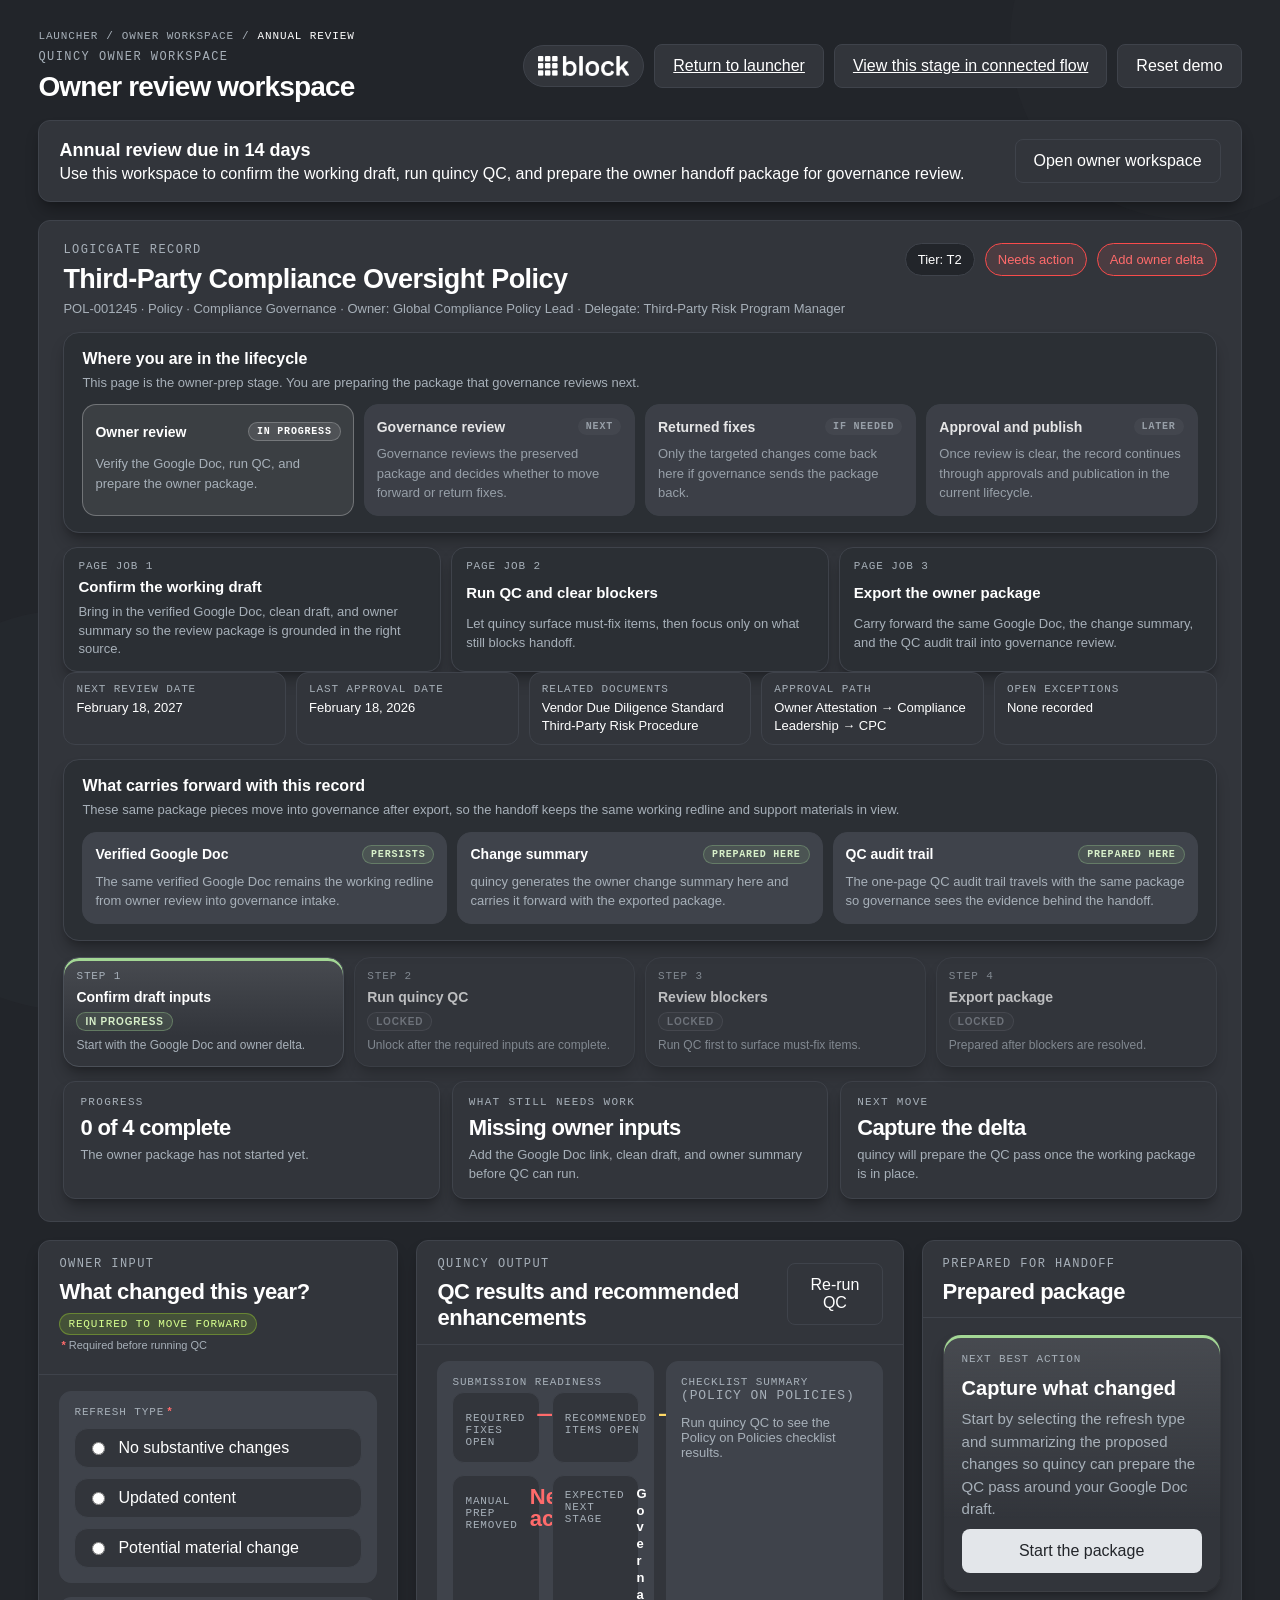
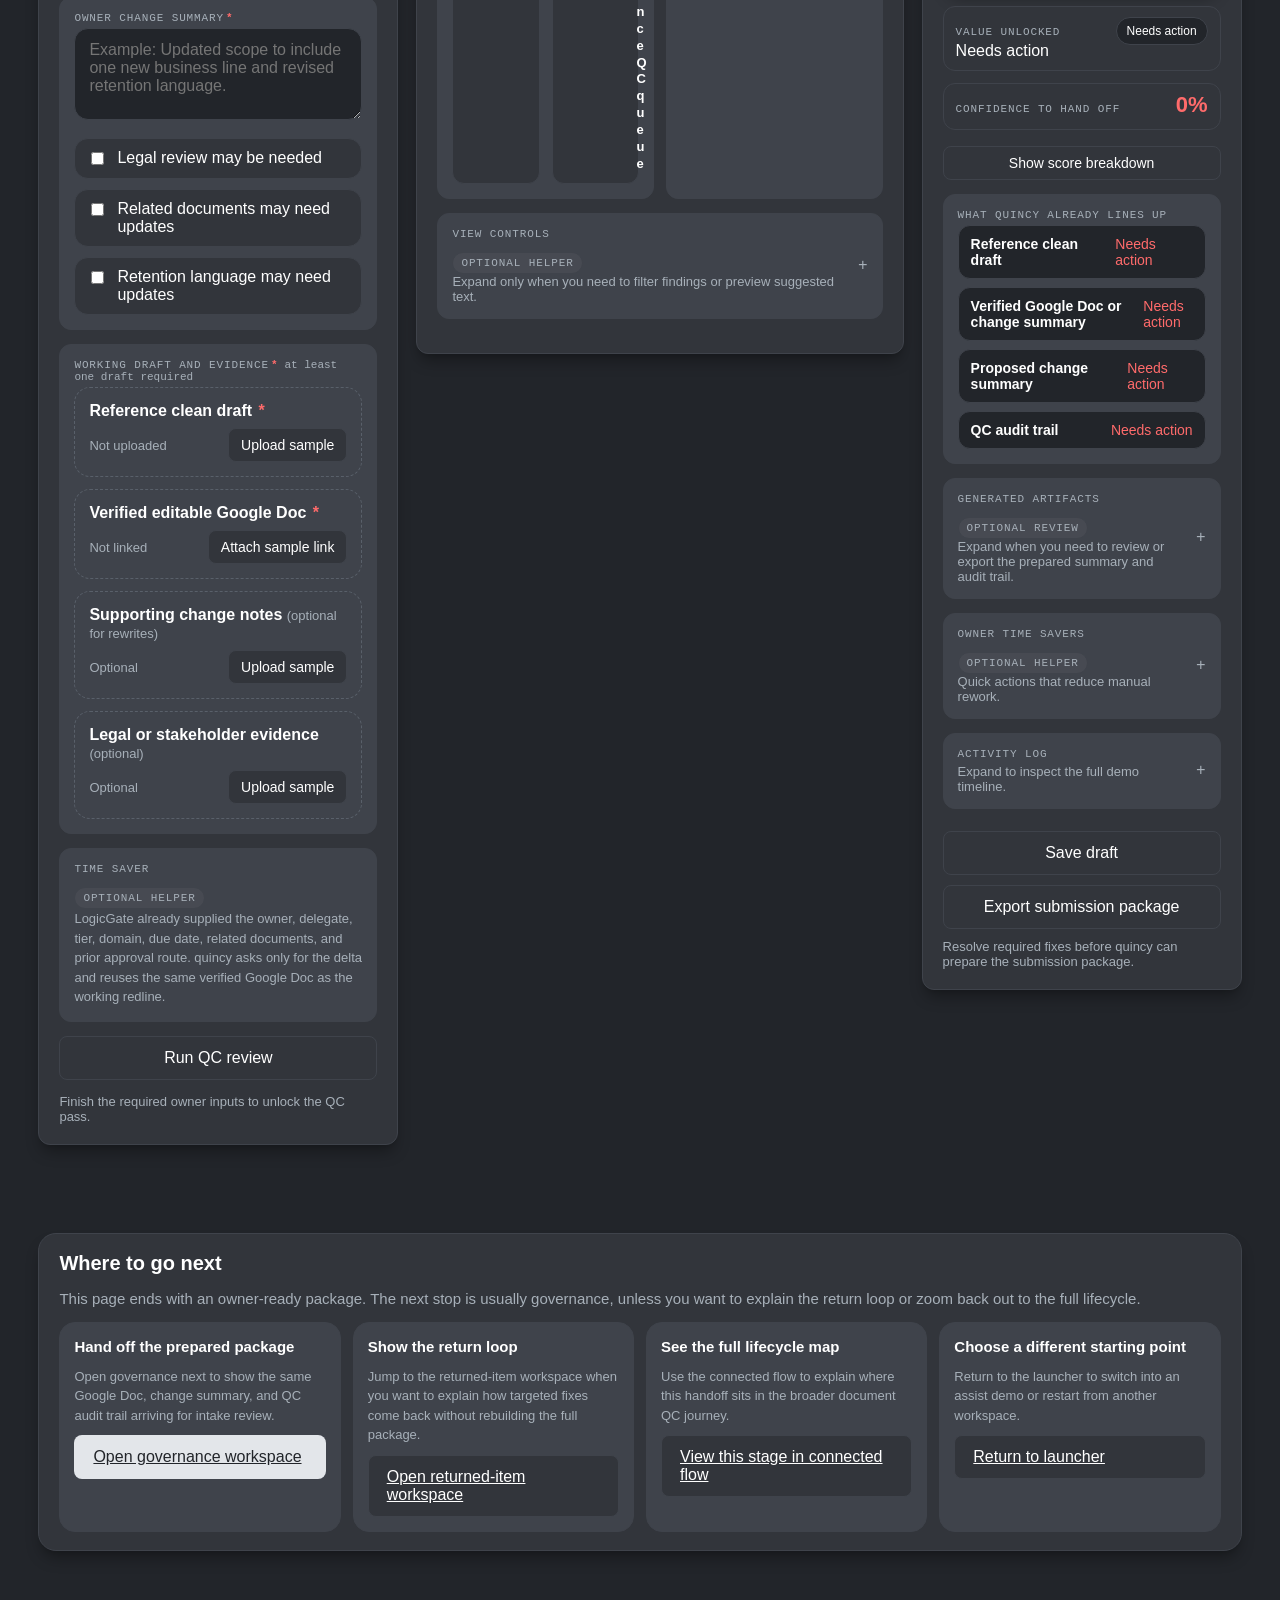
==== mockups/document_owner_annual_refresh_mockup.html @ c75d04cd "Add lifecycle mini-maps to core workspaces" ====
<!DOCTYPE html>
<html lang="en">
<head>
  <meta charset="UTF-8" />
  <meta name="viewport" content="width=device-width, initial-scale=1.0" />
  <title>quincy owner workspace</title>
  <link rel="stylesheet" href="../assets/styles/block-theme-static.css" />
  <script src="../assets/js/qc-checklist-config.js"></script>
  <script src="../assets/js/qc-engine.js"></script>
  <style>
    :root {
      --bg: #22252a;
      --panel: #32353b;
      --panel-2: #3f434b;
      --ink: #ffffff;
      --muted: #a7b0b9;
      --line: #3f434b;
      --accent: #e3e6ea;
      --accent-soft: #3f434b;
      --warn: #ffd966;
      --warn-soft: rgba(255, 217, 102, 0.12);
      --danger: #ff6b6b;
      --danger-soft: rgba(255, 107, 107, 0.12);
      --ok: #a3d795;
      --ok-soft: rgba(163, 215, 149, 0.12);
      --shadow: 0 10px 15px -3px rgba(0, 0, 0, 0.3), 0 4px 6px -4px rgba(0, 0, 0, 0.2);
      --radius: 18px;
    }

    * { box-sizing: border-box; }
    body {
      margin: 0;
      font-family: var(--font-sans);
      background: var(--bg);
      color: var(--ink);
      -webkit-font-smoothing: antialiased;
      text-rendering: optimizeLegibility;
    }

    .bg-shape {
      position: fixed;
      z-index: -1;
      border-radius: 999px;
      opacity: 0.4;
      filter: blur(0.5px);
    }

    .bg-shape-a {
      width: 400px;
      height: 400px;
      background: #2a2d33;
      left: -130px;
      bottom: -110px;
    }

    .bg-shape-b {
      width: 360px;
      height: 360px;
      background: #282b30;
      right: -90px;
      top: -140px;
    }

    button, input, textarea, select {
      font: inherit;
    }

    .page {
      width: min(1480px, 94vw);
      margin: 0 auto;
      padding: 30px 0 40px;
    }

    .topbar {
      display: flex;
      justify-content: space-between;
      align-items: center;
      gap: 16px;
      margin-bottom: 18px;
    }

    .eyebrow {
      text-transform: uppercase;
      letter-spacing: 0.12em;
      font-size: 12px;
      color: var(--muted);
      margin: 0 0 8px;
      font-family: var(--font-mono);
    }

    h1 {
      font-size: 28px;
      line-height: 1.08;
      letter-spacing: -0.03em;
      margin: 0;
      font-weight: 700;
    }

    .brand-pill {
      display: inline-flex;
      align-items: center;
      justify-content: center;
      padding: 10px 14px;
      border: 1px solid var(--line);
      border-radius: 999px;
      background: var(--card, #32353b);
    }

    .brand-pill img {
      display: block;
      height: 20px;
      width: auto;
      filter: invert(1);
    }

    .topbar-actions {
      display: flex;
      gap: 10px;
      align-items: center;
      flex-wrap: wrap;
      justify-content: flex-end;
    }

    .ghost-btn, .primary-btn, .secondary-btn, .small-btn {
      border-radius: 8px;
      border: 1px solid var(--line);
      background: var(--bg);
      color: var(--ink);
      padding: 12px 18px;
      cursor: pointer;
      transition: 0.2s ease;
    }

    .primary-btn {
      background: var(--accent);
      color: var(--bg);
      border-color: transparent;
    }

    .secondary-btn {
      background: var(--accent-soft);
      color: var(--ink);
      border-color: var(--line);
    }

    .small-btn {
      padding: 8px 12px;
      font-size: 14px;
    }

    .ghost-btn:hover, .primary-btn:hover, .secondary-btn:hover, .small-btn:hover {
      transform: translateY(-1px);
      filter: brightness(0.92);
      box-shadow: var(--shadow);
    }

    .notification {
      background: var(--panel);
      border: 1px solid var(--line);
      border-radius: 12px;
      padding: 18px 20px;
      display: flex;
      justify-content: space-between;
      align-items: center;
      gap: 18px;
      box-shadow: var(--shadow);
      margin-bottom: 18px;
    }

    .notification strong {
      display: block;
      font-size: 18px;
      margin-bottom: 4px;
      color: var(--ink);
    }

    .hero {
      background: var(--panel);
      border: 1px solid var(--line);
      border-radius: 12px;
      padding: 22px 24px;
      box-shadow: var(--shadow);
      margin-bottom: 18px;
      color: var(--ink);
    }

    .hero-top {
      display: flex;
      justify-content: space-between;
      gap: 16px;
      align-items: flex-start;
      margin-bottom: 16px;
    }

    .hero-title {
      font-size: 27px;
      line-height: 1.1;
      letter-spacing: -0.02em;
      margin: 0 0 6px;
    }

    .meta-grid {
      display: grid;
      grid-template-columns: repeat(5, minmax(0, 1fr));
      gap: 10px;
    }

    .job-strip {
      display: grid;
      grid-template-columns: repeat(3, minmax(0, 1fr));
      gap: 10px;
      margin: 14px 0 0;
    }

    .job-card {
      background: rgba(43, 47, 53, 0.96);
      border: 1px solid var(--line);
      border-radius: 14px;
      padding: 12px 14px;
      display: grid;
      gap: 6px;
      box-shadow: var(--shadow);
    }

    .job-kicker {
      font-family: var(--font-mono);
      font-size: 11px;
      letter-spacing: 0.08em;
      text-transform: uppercase;
      color: var(--muted);
    }

    .job-title {
      font-size: 15px;
      line-height: 1.25;
      font-weight: 700;
    }

    .job-copy {
      color: var(--muted);
      font-size: 13px;
      line-height: 1.45;
    }

    .lifecycle-map {
      display: grid;
      gap: 12px;
      margin: 12px 0 0;
      padding: 16px 18px;
      border: 1px solid var(--line);
      border-radius: 16px;
      background: rgba(43, 47, 53, 0.96);
      box-shadow: var(--shadow);
    }

    .lifecycle-map-head {
      display: grid;
      gap: 4px;
    }

    .lifecycle-map-title {
      margin: 0;
      font-size: 16px;
      line-height: 1.25;
      font-weight: 700;
    }

    .lifecycle-map-copy {
      color: var(--muted);
      font-size: 13px;
      line-height: 1.5;
    }

    .lifecycle-map-grid {
      display: grid;
      grid-template-columns: repeat(4, minmax(0, 1fr));
      gap: 10px;
    }

    .lifecycle-node {
      display: grid;
      gap: 8px;
      padding: 12px;
      border: 1px solid var(--line);
      border-radius: 14px;
      background: var(--accent-soft);
    }

    .lifecycle-node.done {
      border-color: rgba(163, 215, 149, 0.35);
      background: rgba(163, 215, 149, 0.1);
    }

    .lifecycle-node.active {
      border-color: rgba(255, 255, 255, 0.28);
      background: rgba(255, 255, 255, 0.08);
    }

    .lifecycle-node.future {
      opacity: 0.88;
    }

    .lifecycle-node-head {
      display: flex;
      align-items: center;
      justify-content: space-between;
      gap: 8px;
      flex-wrap: wrap;
    }

    .lifecycle-node-title {
      font-size: 14px;
      line-height: 1.3;
      font-weight: 700;
    }

    .lifecycle-node-badge {
      padding: 3px 8px;
      border-radius: 999px;
      border: 1px solid var(--line);
      font-family: var(--font-mono);
      font-size: 10px;
      letter-spacing: 0.08em;
      text-transform: uppercase;
      font-weight: 700;
      color: var(--muted);
      background: rgba(255, 255, 255, 0.04);
    }

    .lifecycle-node.done .lifecycle-node-badge {
      border-color: rgba(163, 215, 149, 0.3);
      background: rgba(163, 215, 149, 0.12);
      color: #d8f0ca;
    }

    .lifecycle-node.active .lifecycle-node-badge {
      border-color: rgba(255, 255, 255, 0.22);
      background: rgba(255, 255, 255, 0.1);
      color: var(--ink);
    }

    .lifecycle-node-copy {
      color: var(--muted);
      font-size: 13px;
      line-height: 1.5;
    }

    .flow-breadcrumb {
      display: flex;
      flex-wrap: wrap;
      align-items: center;
      gap: 8px;
      margin-bottom: 8px;
      font-family: var(--font-mono);
      font-size: 11px;
      letter-spacing: 0.08em;
      text-transform: uppercase;
      color: var(--muted);
    }

    .flow-breadcrumb a {
      color: inherit;
      text-decoration: none;
    }

    .flow-breadcrumb a:hover,
    .flow-breadcrumb a:focus-visible {
      color: var(--ink);
    }

    .flow-breadcrumb .current {
      color: var(--ink);
    }

    .meta-card, .mini-stat {
      background: var(--accent-soft);
      border: 1px solid var(--line);
      border-radius: 12px;
      padding: 10px 12px;
    }

    .carry-strip {
      display: grid;
      gap: 12px;
      margin-top: 14px;
      padding: 16px 18px;
      border: 1px solid var(--line);
      border-radius: 16px;
      background: rgba(43, 47, 53, 0.96);
      box-shadow: var(--shadow);
    }

    .carry-strip-head {
      display: grid;
      gap: 4px;
    }

    .carry-strip-title {
      margin: 0;
      font-size: 16px;
      line-height: 1.25;
      font-weight: 700;
    }

    .carry-strip-copy {
      color: var(--muted);
      font-size: 13px;
      line-height: 1.5;
    }

    .carry-grid {
      display: grid;
      grid-template-columns: repeat(3, minmax(0, 1fr));
      gap: 10px;
    }

    .carry-card {
      display: grid;
      gap: 8px;
      padding: 12px;
      border: 1px solid var(--line);
      border-radius: 14px;
      background: var(--accent-soft);
    }

    .carry-card-head {
      display: flex;
      align-items: center;
      justify-content: space-between;
      gap: 10px;
      flex-wrap: wrap;
    }

    .carry-card-title {
      font-size: 14px;
      line-height: 1.3;
      font-weight: 700;
    }

    .carry-badge {
      padding: 3px 8px;
      border-radius: 999px;
      border: 1px solid rgba(163, 215, 149, 0.3);
      background: rgba(163, 215, 149, 0.12);
      color: #d8f0ca;
      font-family: var(--font-mono);
      font-size: 10px;
      letter-spacing: 0.08em;
      text-transform: uppercase;
      font-weight: 700;
    }

    .carry-card-copy {
      color: var(--muted);
      font-size: 13px;
      line-height: 1.5;
    }

    .step-grid {
      display: grid;
      grid-template-columns: repeat(4, minmax(0, 1fr));
      gap: 10px;
      margin-top: 16px;
    }

    .step-card {
      background: var(--panel);
      border: 1px solid var(--line);
      border-radius: 16px;
      padding: 12px;
      display: grid;
      gap: 6px;
      box-shadow: var(--shadow);
      cursor: pointer;
      transition: transform 0.18s ease, border-color 0.18s ease, box-shadow 0.18s ease, background 0.18s ease;
    }

    .step-card:hover {
      transform: translateY(-2px);
      border-color: #5a606a;
      box-shadow: 0 0 0 1px rgba(227, 230, 234, 0.08), var(--shadow);
    }

    .step-card:focus-visible {
      outline: none;
      transform: translateY(-2px);
      border-color: #a3d795;
      box-shadow: 0 0 0 3px rgba(163, 215, 149, 0.22), var(--shadow);
    }

    .step-card.active {
      background: linear-gradient(180deg, rgba(227, 230, 234, 0.12) 0%, #32353b 72%);
      box-shadow: inset 0 3px 0 #a3d795, var(--shadow);
      border-color: #4b5058;
    }

    .step-card.done {
      background: #32353b;
      box-shadow: inset 4px 0 0 #a3d795;
    }

    .step-card.ready {
      background: linear-gradient(180deg, rgba(163, 215, 149, 0.12) 0%, #32353b 72%);
      box-shadow: inset 4px 0 0 #a3d795, var(--shadow);
      border-color: rgba(163, 215, 149, 0.34);
    }

    .step-card.locked {
      opacity: 0.68;
    }

    .step-index {
      font-family: var(--font-mono);
      font-size: 11px;
      letter-spacing: 0.08em;
      text-transform: uppercase;
      color: var(--muted);
    }

    .step-name {
      font-size: 14px;
      font-weight: 600;
      line-height: 1.3;
    }

    .step-status {
      width: fit-content;
      padding: 3px 8px;
      border-radius: 999px;
      border: 1px solid rgba(227, 230, 234, 0.18);
      background: rgba(227, 230, 234, 0.08);
      color: var(--muted);
      font-size: 10px;
      font-weight: 700;
      letter-spacing: 0.08em;
      text-transform: uppercase;
    }

    .step-status.active {
      border-color: rgba(163, 215, 149, 0.35);
      background: rgba(163, 215, 149, 0.12);
      color: #d8f0ca;
    }

    .step-status.ready {
      border-color: rgba(163, 215, 149, 0.38);
      background: rgba(163, 215, 149, 0.18);
      color: #d8f0ca;
    }

    .step-status.done {
      border-color: rgba(163, 215, 149, 0.3);
      background: rgba(163, 215, 149, 0.1);
      color: #d8f0ca;
    }

    .step-status.locked {
      border-color: rgba(227, 230, 234, 0.12);
      background: rgba(227, 230, 234, 0.04);
      color: #8a9098;
    }

    .step-state {
      font-size: 12px;
      color: var(--muted);
      line-height: 1.4;
    }

    .progress-strip {
      display: grid;
      grid-template-columns: repeat(auto-fit, minmax(180px, 1fr));
      gap: 12px;
      margin-top: 14px;
    }

    .progress-card {
      background: var(--panel);
      border: 1px solid var(--line);
      border-radius: 12px;
      padding: 14px 16px;
      box-shadow: var(--shadow);
    }

    .progress-label {
      text-transform: uppercase;
      letter-spacing: 0.12em;
      font-size: 11px;
      color: var(--muted);
      font-family: var(--font-mono);
      margin-bottom: 8px;
    }

    .progress-value {
      font-size: 22px;
      line-height: 1.05;
      letter-spacing: -0.03em;
      font-weight: 700;
      margin: 0 0 6px;
    }

    .progress-copy {
      font-size: 13px;
      line-height: 1.5;
      color: var(--muted);
      margin: 0;
    }

    .action-tag {
      display: inline-flex;
      align-items: center;
      padding: 4px 8px;
      border-radius: 999px;
      font-size: 11px;
      letter-spacing: 0.08em;
      text-transform: uppercase;
      font-family: var(--font-mono);
      margin-top: 8px;
      border: 1px solid var(--line);
    }

    .required-tag {
      background: rgba(184, 255, 44, 0.14);
      border-color: rgba(184, 255, 44, 0.3);
      color: #d7ff8f;
    }

    .optional-tag {
      background: rgba(255, 255, 255, 0.04);
      color: var(--muted);
    }

    .ghost-btn, .secondary-btn, .small-btn, .chip, .meta-card, .mini-stat, .hero,
    .panel, .card, .upload-card, .helper-card, .issue-card, .summary-card,
    .result-card, .evidence-card, .status-card, .textarea,
    .input-display, .upload-box, label.option, .finding {
      background: var(--panel);
      color: var(--ink);
      border-color: var(--line);
      box-shadow: none;
    }

    .primary-btn {
      background: var(--accent);
      color: var(--bg);
      border-color: transparent;
    }

    input, textarea, select {
      background: var(--bg);
      color: var(--ink);
      border: 1px solid var(--line);
      border-radius: 4px;
    }

    .meta-label, .card-label {
      font-size: 11px;
      text-transform: uppercase;
      letter-spacing: 0.08em;
      color: var(--muted);
      margin-bottom: 4px;
      font-family: var(--font-mono);
    }

    .required-marker {
      color: var(--danger);
      font-weight: 700;
      margin-left: 2px;
    }

    .field-hint {
      font-size: 11px;
      color: var(--muted);
      font-weight: 400;
      text-transform: none;
      letter-spacing: normal;
      margin-left: 6px;
    }

    .meta-value {
      font-size: 13px;
      line-height: 1.35;
    }

    .chips {
      display: flex;
      gap: 10px;
      flex-wrap: wrap;
      justify-content: flex-end;
    }

    .chip {
      padding: 8px 12px;
      border-radius: 999px;
      border: 1px solid var(--line);
      background: var(--bg);
      font-size: 13px;
    }

    .chip.warn {
      background: var(--warn-soft);
      color: #7b5200;
      border-color: var(--color-border-warning);
    }

    .chip.danger {
      background: var(--danger-soft);
      color: var(--danger);
      border-color: var(--color-border-danger);
    }

    .chip.ok {
      background: rgba(163, 215, 149, 0.12);
      color: var(--ok);
      border-color: rgba(163, 215, 149, 0.35);
    }

    .layout {
      display: grid;
      grid-template-columns: 360px minmax(0, 1fr) 320px;
      gap: 18px;
      align-items: start;
    }

    .panel {
      background: var(--panel);
      border: 1px solid var(--line);
      border-radius: 12px;
      box-shadow: var(--shadow);
      overflow: hidden;
      color: var(--ink);
    }

    .panel-header {
      padding: 16px 20px 12px;
      border-bottom: 1px solid var(--line);
      display: flex;
      justify-content: space-between;
      align-items: center;
      gap: 12px;
    }

    .panel-title {
      margin: 0;
      font-size: 22px;
      line-height: 1.2;
      letter-spacing: -0.02em;
    }

    .panel-body {
      padding: 16px 20px 20px;
      display: grid;
      gap: 14px;
    }

    .stack {
      display: grid;
      gap: 14px;
    }

    .card {
      background: var(--accent-soft);
      border: 1px solid var(--line);
      border-radius: 12px;
      padding: 14px;
    }

    .disclosure {
      overflow: hidden;
    }

    .disclosure summary {
      list-style: none;
      cursor: pointer;
      display: flex;
      align-items: center;
      justify-content: space-between;
      gap: 12px;
    }

    .disclosure summary::-webkit-details-marker {
      display: none;
    }

    .disclosure summary::after {
      content: "+";
      font-family: var(--font-mono);
      color: var(--muted);
      flex-shrink: 0;
    }

    .disclosure[open] summary::after {
      content: "−";
    }

    .disclosure-body {
      margin-top: 14px;
    }

    .radio-list, .check-list {
      display: grid;
      gap: 10px;
      margin-top: 10px;
    }

    label.option {
      display: flex;
      align-items: flex-start;
      gap: 10px;
      padding: 10px 12px;
      background: var(--panel);
      border: 1px solid var(--line);
      border-radius: 14px;
      cursor: pointer;
    }

    label.option.active {
      border-color: #5f666f;
      background: #3a3f46;
    }

    .textarea, .input-display {
      width: 100%;
      border: 1px solid var(--line);
      border-radius: 14px;
      padding: 12px 14px;
      background: var(--bg);
      color: var(--ink);
    }

    textarea.textarea {
      min-height: 92px;
      resize: vertical;
    }

    .upload-grid {
      display: grid;
      gap: 12px;
    }

    .upload-box {
      background: var(--panel-2);
      border: 1.5px dashed #59606a;
      border-radius: 16px;
      padding: 14px;
    }

    .upload-row {
      display: flex;
      justify-content: space-between;
      align-items: center;
      gap: 10px;
      margin-top: 8px;
    }

    .upload-status {
      font-size: 13px;
      color: var(--muted);
    }

    .finding-list {
      display: grid;
      gap: 14px;
    }

    .finding {
      border-radius: 18px;
      border: 1px solid var(--line);
      background: var(--panel);
      overflow: hidden;
    }

    .finding.must {
      border-color: var(--color-border-danger);
      background: linear-gradient(180deg, rgba(255, 107, 107, 0.18) 0%, rgba(50, 53, 59, 0.96) 54%, #2f3137 100%);
    }

    .finding.reco {
      border-color: var(--line);
      background: linear-gradient(180deg, #3a3f46 0%, #32353b 100%);
    }

    .finding-head {
      display: flex;
      justify-content: space-between;
      align-items: center;
      gap: 10px;
      padding: 14px 16px 10px;
    }

    .finding-title {
      font-size: 16px;
      margin: 0;
    }

    .badge {
      display: inline-flex;
      align-items: center;
      gap: 6px;
      border-radius: 999px;
      padding: 6px 10px;
      font-size: 12px;
      border: 1px solid var(--line);
      background: var(--bg);
    }

    .badge.must {
      border-color: var(--color-border-danger);
      color: var(--danger);
      background: var(--danger-soft);
    }

    .badge.reco {
      color: var(--muted);
    }

    .finding-body {
      padding: 0 16px 16px;
      font-size: 14px;
      line-height: 1.45;
    }

    .finding-actions {
      display: flex;
      flex-wrap: wrap;
      gap: 10px;
      margin-top: 14px;
    }

    .suggested-text {
      margin-top: 14px;
      padding: 12px 14px;
      border-radius: 14px;
      background: #2b2f35;
      border: 1px dashed #5f666f;
      font-size: 14px;
      line-height: 1.45;
      display: none;
      white-space: pre-line;
    }

    .finding.show-text .suggested-text {
      display: block;
    }

    .finding.resolved {
      opacity: 0.63;
    }

    .finding.resolved .finding-title {
      text-decoration: line-through;
    }

    .summary-grid {
      display: grid;
      grid-template-columns: repeat(2, minmax(0, 1fr));
      gap: 12px;
    }

    .checklist {
      display: grid;
      gap: 8px;
      font-size: 14px;
    }

    .check-item {
      display: flex;
      justify-content: space-between;
      gap: 10px;
      padding: 10px 12px;
      border-radius: 12px;
      background: var(--bg);
      border: 1px solid var(--line);
    }

    .check-item strong {
      color: var(--ink);
      font-weight: 600;
    }

    .check-status {
      color: var(--muted);
    }

    .check-status.ok {
      color: var(--ok);
    }

    .check-status.warn {
      color: var(--warn);
    }

    .check-status.danger {
      color: var(--danger);
    }

    .side-note {
      font-size: 13px;
      line-height: 1.5;
      color: var(--muted);
    }

    .readiness {
      display: grid;
      gap: 12px;
    }

    .mini-stat {
      display: flex;
      justify-content: space-between;
      align-items: baseline;
      gap: 12px;
    }

    .mini-stat-value {
      font-size: 22px;
      line-height: 1;
      font-weight: 700;
    }

    .mini-stat-value.warn { color: var(--warn); }
    .mini-stat-value.danger { color: var(--danger); }
    .mini-stat-value.ok { color: var(--ok); }

    .mini-stat-value.next-stage-value {
      font-size: 13px;
      font-weight: 600;
      line-height: 1.3;
      word-break: break-word;
    }

    .activity {
      display: grid;
      gap: 10px;
      font-size: 14px;
    }

    .activity-item {
      padding-left: 14px;
      border-left: 2px solid var(--line);
      color: var(--muted);
    }

    .footer-actions {
      display: grid;
      gap: 10px;
      margin-top: 8px;
    }

    .artifact-meta {
      font-size: 13px;
      line-height: 1.5;
      color: var(--muted);
      margin-bottom: 10px;
    }

    .artifact-preview {
      width: 100%;
      min-height: 150px;
      resize: vertical;
      border-radius: 14px;
      border: 1px solid var(--line);
      background: var(--bg);
      color: var(--ink);
      padding: 12px 14px;
      line-height: 1.55;
    }

    .artifact-actions {
      margin-top: 10px;
    }

    .link-btn {
      text-decoration: none;
      display: inline-flex;
      justify-content: center;
      align-items: center;
      width: 100%;
    }

    .footer-actions .primary-btn[disabled] {
      opacity: 0.45;
      cursor: not-allowed;
      transform: none;
      box-shadow: none;
    }

    .subtle {
      font-size: 13px;
      color: var(--muted);
    }

    .resolved-note {
      font-size: 13px;
      color: var(--ok);
      margin-top: 10px;
      display: none;
    }

    .finding.resolved .resolved-note {
      display: block;
    }

    dialog {
      border: none;
      border-radius: 24px;
      width: min(560px, calc(100vw - 40px));
      padding: 0;
      box-shadow: 0 24px 70px rgba(0, 0, 0, 0.4);
    }

    dialog::backdrop {
      background: rgba(13, 14, 17, 0.6);
      backdrop-filter: blur(3px);
    }

    .modal {
      padding: 24px;
      background: var(--panel);
    }

    .modal h3 {
      margin: 0 0 8px;
      font-size: 22px;
    }

    .modal ul {
      margin: 12px 0 0;
      padding-left: 18px;
      line-height: 1.6;
    }

    .modal-actions {
      display: flex;
      justify-content: flex-end;
      gap: 10px;
      margin-top: 22px;
    }

    .submitted-banner {
      display: none;
      padding: 12px 16px;
      border-radius: 16px;
      background: rgba(163, 215, 149, 0.12);
      color: var(--ok);
      border: 1px solid rgba(163, 215, 149, 0.28);
      box-shadow: inset 4px 0 0 #a3d795;
      margin-bottom: 12px;
      font-size: 14px;
    }

    .completion-callout {
      display: grid;
      gap: 6px;
      padding: 14px 16px;
      border-radius: 16px;
      border: 1px solid var(--line);
      background: var(--accent-soft);
      box-shadow: var(--shadow);
    }

    .completion-callout[hidden] {
      display: none;
    }

    .completion-callout.ready {
      background: rgba(163, 215, 149, 0.12);
      border-color: rgba(163, 215, 149, 0.28);
      box-shadow: inset 4px 0 0 #a3d795, var(--shadow);
    }

    .completion-callout.done {
      background: rgba(227, 230, 234, 0.12);
      border-color: rgba(227, 230, 234, 0.18);
      box-shadow: inset 4px 0 0 #e3e6ea, var(--shadow);
    }

    .completion-title {
      font-size: 16px;
      font-weight: 700;
      line-height: 1.25;
    }

    .completion-copy {
      color: var(--muted);
      font-size: 14px;
      line-height: 1.5;
    }

    .panel.read-only {
      opacity: 0.78;
    }

    .panel.read-only .panel-body {
      pointer-events: none;
    }

    .badge.needs-review {
      color: var(--warn);
      border-color: var(--color-border-warning);
      background: var(--warn-soft);
    }

    .qc-loading {
      display: none;
      text-align: center;
      padding: 28px 16px;
      color: var(--muted);
      font-size: 15px;
      line-height: 1.6;
    }

    .qc-loading.active {
      display: block;
    }

    .qc-loading .spinner {
      display: inline-block;
      width: 22px;
      height: 22px;
      border: 2.5px solid var(--line);
      border-top-color: var(--accent);
      border-radius: 50%;
      animation: spin 0.7s linear infinite;
      vertical-align: middle;
      margin-right: 10px;
    }

    @keyframes spin {
      to { transform: rotate(360deg); }
    }

    .qc-loading .check-progress {
      margin-top: 14px;
      display: grid;
      gap: 6px;
      text-align: left;
      font-size: 13px;
    }

    .qc-loading .check-progress .step {
      padding: 6px 10px;
      border-radius: 10px;
      background: white;
      color: var(--ink);
      border: 1px solid var(--line);
      opacity: 0.4;
      transition: opacity 0.3s ease;
    }

    .qc-loading .check-progress .step.done {
      opacity: 1;
      border-color: #b8ff2c;
      background: #32353b;
      box-shadow: inset 4px 0 0 #a3d795;
    }

    .readiness-breakdown {
      display: none;
      margin-top: 12px;
      font-size: 13px;
      line-height: 1.5;
    }

    .readiness-breakdown.visible {
      display: block;
    }

    .breakdown-row {
      display: flex;
      justify-content: space-between;
      align-items: center;
      gap: 8px;
      padding: 5px 0;
      border-bottom: 1px solid var(--line);
    }

    .breakdown-row:last-child {
      border-bottom: none;
    }

    .breakdown-bar {
      width: 60px;
      height: 6px;
      border-radius: 3px;
      background: #4b5058;
      overflow: hidden;
      flex-shrink: 0;
    }

    .breakdown-fill {
      height: 100%;
      border-radius: 3px;
      background: var(--ok);
      transition: width 0.4s ease;
    }

    .breakdown-fill.partial {
      background: var(--warn);
    }

    .breakdown-fill.zero {
      background: var(--danger);
    }

    .context-signal {
      font-size: 12px;
      display: inline-block;
      padding: 3px 8px;
      border-radius: 999px;
      background: rgba(92, 152, 249, 0.1);
      color: var(--color-text-info);
      border: 1px solid rgba(92, 152, 249, 0.25);
      margin-left: 8px;
    }

    .next-step-card {
      border-radius: 18px;
      padding: 18px;
      border: 1px solid rgba(17, 17, 17, 0.16);
      background: linear-gradient(180deg, rgba(227, 230, 234, 0.12) 0%, #32353b 72%);
      display: grid;
      gap: 8px;
      box-shadow: inset 0 3px 0 #a3d795, var(--shadow);
    }

    .next-step-title {
      font-size: 20px;
      line-height: 1.15;
      margin: 0;
    }

    .next-step-copy {
      color: var(--muted);
      font-size: 15px;
      line-height: 1.5;
    }

    .page-exit {
      margin-top: 18px;
      padding: 18px 20px;
      border: 1px solid var(--line);
      border-radius: 18px;
      background: var(--panel);
      box-shadow: var(--shadow);
      display: grid;
      gap: 12px;
    }

    .page-exit-title {
      margin: 0;
      font-size: 20px;
      line-height: 1.15;
    }

    .page-exit-copy {
      color: var(--muted);
      font-size: 15px;
      line-height: 1.55;
    }

    .page-exit-actions {
      display: grid;
      grid-template-columns: repeat(auto-fit, minmax(220px, 1fr));
      gap: 12px;
    }

    .exit-card {
      display: grid;
      gap: 10px;
      align-content: start;
      padding: 14px;
      border: 1px solid var(--line);
      border-radius: 16px;
      background: var(--accent-soft);
    }

    .exit-card-title {
      margin: 0;
      font-size: 15px;
      line-height: 1.3;
      font-weight: 700;
    }

    .exit-card-copy {
      color: var(--muted);
      font-size: 13px;
      line-height: 1.5;
    }

    @media (max-width: 1200px) {
      .layout {
        grid-template-columns: 1fr;
      }

      .meta-grid,
      .job-strip,
      .lifecycle-map-grid,
      .carry-grid,
      .step-grid {
        grid-template-columns: repeat(2, minmax(0, 1fr));
      }

      .summary-grid {
        grid-template-columns: 1fr;
      }
    }
  </style>
</head>
<body>
  <div class="bg-shape bg-shape-a"></div>
  <div class="bg-shape bg-shape-b"></div>
  <div class="page">
    <div class="topbar">
      <div>
        <nav class="flow-breadcrumb" aria-label="Process position">
          <a href="../index.html">Launcher</a>
          <span aria-hidden="true">/</span>
          <span>Owner workspace</span>
          <span aria-hidden="true">/</span>
          <span class="current">Annual review</span>
        </nav>
        <p class="eyebrow">quincy owner workspace</p>
        <h1>Owner review workspace</h1>
      </div>
      <div class="topbar-actions">
        <div class="brand-pill" aria-label="Block logo">
          <img src="../assets/images/block-lockup-black-no-padding.png" alt="Block" />
        </div>
        <a class="ghost-btn" href="../index.html">Return to launcher</a>
        <a class="ghost-btn" href="./end_to_end_process_flow.html#owner-review-stage">View this stage in connected flow</a>
        <button class="ghost-btn" id="resetDemo">Reset demo</button>
      </div>
    </div>

    <section class="notification">
      <div>
        <strong>Annual review due in 14 days</strong>
        <div>Use this workspace to confirm the working draft, run quincy QC, and prepare the owner handoff package for governance review.</div>
      </div>
      <button class="secondary-btn" id="focusRefresh">Open owner workspace</button>
    </section>

    <section class="hero">
      <div class="hero-top">
        <div>
          <p class="eyebrow">LogicGate record</p>
          <h2 class="hero-title">Third-Party Compliance Oversight Policy</h2>
          <div class="subtle">POL-001245 · Policy · Compliance Governance · Owner: Global Compliance Policy Lead · Delegate: Third-Party Risk Program Manager</div>
        </div>
        <div class="chips">
          <span class="chip">Tier: T2</span>
          <span class="chip danger" id="statusChipMain">Needs action</span>
          <span class="chip danger" id="statusChipSecondary">Waiting on owner delta</span>
        </div>
      </div>
      <section class="lifecycle-map" aria-label="Where this page sits in the lifecycle">
        <div class="lifecycle-map-head">
          <h3 class="lifecycle-map-title">Where you are in the lifecycle</h3>
          <div class="lifecycle-map-copy">This page is the owner-prep stage. You are preparing the package that governance reviews next.</div>
        </div>
        <div class="lifecycle-map-grid">
          <article class="lifecycle-node active">
            <div class="lifecycle-node-head">
              <div class="lifecycle-node-title">Owner review</div>
              <span class="lifecycle-node-badge">In progress</span>
            </div>
            <div class="lifecycle-node-copy">Verify the Google Doc, run QC, and prepare the owner package.</div>
          </article>
          <article class="lifecycle-node future">
            <div class="lifecycle-node-head">
              <div class="lifecycle-node-title">Governance review</div>
              <span class="lifecycle-node-badge">Next</span>
            </div>
            <div class="lifecycle-node-copy">Governance reviews the preserved package and decides whether to move forward or return fixes.</div>
          </article>
          <article class="lifecycle-node future">
            <div class="lifecycle-node-head">
              <div class="lifecycle-node-title">Returned fixes</div>
              <span class="lifecycle-node-badge">If needed</span>
            </div>
            <div class="lifecycle-node-copy">Only the targeted changes come back here if governance sends the package back.</div>
          </article>
          <article class="lifecycle-node future">
            <div class="lifecycle-node-head">
              <div class="lifecycle-node-title">Approval and publish</div>
              <span class="lifecycle-node-badge">Later</span>
            </div>
            <div class="lifecycle-node-copy">Once review is clear, the record continues through approvals and publication in the current lifecycle.</div>
          </article>
        </div>
      </section>
      <section class="job-strip" aria-label="owner workspace page jobs">
        <div class="job-card">
          <div class="job-kicker">Page job 1</div>
          <div class="job-title">Confirm the working draft</div>
          <div class="job-copy">Bring in the verified Google Doc, clean draft, and owner summary so the review package is grounded in the right source.</div>
        </div>
        <div class="job-card">
          <div class="job-kicker">Page job 2</div>
          <div class="job-title">Run QC and clear blockers</div>
          <div class="job-copy">Let quincy surface must-fix items, then focus only on what still blocks handoff.</div>
        </div>
        <div class="job-card">
          <div class="job-kicker">Page job 3</div>
          <div class="job-title">Export the owner package</div>
          <div class="job-copy">Carry forward the same Google Doc, the change summary, and the QC audit trail into governance review.</div>
        </div>
      </section>
      <div class="meta-grid">
        <div class="meta-card">
          <div class="meta-label">Next review date</div>
          <div class="meta-value">February 18, 2027</div>
        </div>
        <div class="meta-card">
          <div class="meta-label">Last approval date</div>
          <div class="meta-value">February 18, 2026</div>
        </div>
        <div class="meta-card">
          <div class="meta-label">Related documents</div>
          <div class="meta-value">Vendor Due Diligence Standard<br />Third-Party Risk Procedure</div>
        </div>
        <div class="meta-card">
          <div class="meta-label">Approval path</div>
          <div class="meta-value">Owner Attestation → Compliance Leadership → CPC</div>
        </div>
        <div class="meta-card">
          <div class="meta-label">Open exceptions</div>
          <div class="meta-value">None recorded</div>
        </div>
      </div>
      <section class="carry-strip" aria-label="Artifacts that carry forward">
        <div class="carry-strip-head">
          <h3 class="carry-strip-title">What carries forward with this record</h3>
          <div class="carry-strip-copy">These same package pieces move into governance after export, so the handoff keeps the same working redline and support materials in view.</div>
        </div>
        <div class="carry-grid">
          <article class="carry-card">
            <div class="carry-card-head">
              <div class="carry-card-title">Verified Google Doc</div>
              <span class="carry-badge">Persists</span>
            </div>
            <div class="carry-card-copy">The same verified Google Doc remains the working redline from owner review into governance intake.</div>
          </article>
          <article class="carry-card">
            <div class="carry-card-head">
              <div class="carry-card-title">Change summary</div>
              <span class="carry-badge">Prepared here</span>
            </div>
            <div class="carry-card-copy">quincy generates the owner change summary here and carries it forward with the exported package.</div>
          </article>
          <article class="carry-card">
            <div class="carry-card-head">
              <div class="carry-card-title">QC audit trail</div>
              <span class="carry-badge">Prepared here</span>
            </div>
            <div class="carry-card-copy">The one-page QC audit trail travels with the same package so governance sees the evidence behind the handoff.</div>
          </article>
        </div>
      </section>
      <section class="step-grid" aria-label="quincy annual refresh steps">
        <div class="step-card active" id="stepDocCard">
          <div class="step-index">Step 1</div>
          <div class="step-name">Confirm draft inputs</div>
          <div class="step-status active" data-step-status>In progress</div>
          <div class="step-state" id="stepDocState">Start with the Google Doc and owner delta.</div>
        </div>
        <div class="step-card locked" id="stepQcCard">
          <div class="step-index">Step 2</div>
          <div class="step-name">Run quincy QC</div>
          <div class="step-status locked" data-step-status>Locked</div>
          <div class="step-state" id="stepQcState">Unlock after the required inputs are complete.</div>
        </div>
        <div class="step-card locked" id="stepReviewCard">
          <div class="step-index">Step 3</div>
          <div class="step-name">Review blockers</div>
          <div class="step-status locked" data-step-status>Locked</div>
          <div class="step-state" id="stepReviewState">Run QC first to surface must-fix items.</div>
        </div>
        <div class="step-card locked" id="stepExportCard">
          <div class="step-index">Step 4</div>
          <div class="step-name">Export package</div>
          <div class="step-status locked" data-step-status>Locked</div>
          <div class="step-state" id="stepExportState">Prepared after blockers are resolved.</div>
        </div>
      </section>
      <section class="progress-strip" aria-label="annual refresh progress summary">
        <div class="progress-card">
          <div class="progress-label">Progress</div>
          <div class="progress-value" id="progressComplete">0 of 4 complete</div>
          <p class="progress-copy" id="progressCompleteCopy">Start by confirming the owner delta and working draft.</p>
        </div>
        <div class="progress-card">
          <div class="progress-label">What still needs work</div>
          <div class="progress-value" id="progressBlocker">Missing owner inputs</div>
          <p class="progress-copy" id="progressBlockerCopy">Add the Google Doc link, clean draft, and owner summary before QC can run.</p>
        </div>
        <div class="progress-card">
          <div class="progress-label">Next move</div>
          <div class="progress-value" id="progressNext">Capture the delta</div>
          <p class="progress-copy" id="progressNextCopy">quincy will prepare the QC pass after the required owner inputs are in place.</p>
        </div>
      </section>
    </section>

    <div class="layout">
      <section class="panel" id="leftPanel">
        <div class="panel-header">
          <div>
            <p class="eyebrow">Owner Input</p>
            <h3 class="panel-title">What changed this year?</h3>
            <div class="action-tag required-tag">Required to move forward</div>
            <p style="font-size:11px; color:var(--muted); margin-top:4px;"><span class="required-marker">*</span> Required before running QC</p>
          </div>
        </div>
        <div class="panel-body">
          <div class="card">
            <div class="card-label">Refresh type<span class="required-marker">*</span></div>
            <div class="radio-list" id="refreshTypeList">
              <label class="option">
                <input type="radio" name="refreshType" value="no-change" />
                <span>No substantive changes</span>
              </label>
              <label class="option">
                <input type="radio" name="refreshType" value="updated" />
                <span>Updated content</span>
              </label>
              <label class="option">
                <input type="radio" name="refreshType" value="material" />
                <span>Potential material change</span>
              </label>
            </div>
          </div>

          <div class="card">
            <div class="card-label">Owner change summary<span class="required-marker">*</span></div>
            <textarea class="textarea" id="changeSummary" placeholder="Example: Updated scope to include one new business line and revised retention language."></textarea>
            <div class="check-list" style="margin-top: 14px;">
              <label class="option">
                <input type="checkbox" id="needsLegal" />
                <span>Legal review may be needed</span>
              </label>
              <label class="option">
                <input type="checkbox" id="needsRelatedDocs" />
                <span>Related documents may need updates</span>
              </label>
              <label class="option">
                <input type="checkbox" id="needsRetention" />
                <span>Retention language may need updates</span>
              </label>
            </div>
          </div>

          <div class="card">
            <div class="card-label">Working draft and evidence<span class="required-marker">*</span><span class="field-hint">at least one draft required</span></div>
            <div class="upload-grid">
              <div class="upload-box" data-upload="clean">
                <div><strong>Reference clean draft</strong> <span class="required-marker">*</span></div>
                <div class="upload-row">
                  <span class="upload-status" id="cleanStatus">Not uploaded</span>
                  <button class="small-btn" type="button">Upload sample</button>
                </div>
              </div>
              <div class="upload-box" data-upload="redline">
                <div><strong>Verified editable Google Doc</strong> <span class="required-marker">*</span></div>
                <div class="upload-row">
                  <span class="upload-status" id="redlineStatus">Not linked</span>
                  <button class="small-btn" type="button">Attach sample link</button>
                </div>
              </div>
              <div class="upload-box" data-upload="change-summary">
                <div><strong>Supporting change notes</strong> <span class="subtle">(optional for rewrites)</span></div>
                <div class="upload-row">
                  <span class="upload-status" id="changeSummaryFileStatus">Optional</span>
                  <button class="small-btn" type="button">Upload sample</button>
                </div>
              </div>
              <div class="upload-box" data-upload="legal-evidence">
                <div><strong>Legal or stakeholder evidence</strong> <span class="subtle">(optional)</span></div>
                <div class="upload-row">
                  <span class="upload-status" id="evidenceStatus">Optional</span>
                  <button class="small-btn" type="button">Upload sample</button>
                </div>
              </div>
            </div>
          </div>

          <div class="card">
            <div class="card-label">Time saver</div>
            <div class="action-tag optional-tag">Optional helper</div>
            <div class="side-note">
              LogicGate already supplied the owner, delegate, tier, domain, due date, related documents, and prior approval route. quincy asks only for the delta and reuses the same verified Google Doc as the working redline.
            </div>
          </div>

          <button class="secondary-btn" id="runQcBtn">Let quincy review the draft</button>
          <div class="subtle" id="runQcHint">Finish the required owner inputs to unlock the QC pass.</div>
        </div>
      </section>

      <section class="panel" id="centerPanel">
        <div class="panel-header">
          <div>
            <p class="eyebrow">quincy Output</p>
            <h3 class="panel-title">QC results and recommended enhancements</h3>
          </div>
          <button class="ghost-btn" id="rerunBtn" type="button">Re-run QC</button>
        </div>
        <div class="panel-body">
          <div class="submitted-banner" id="submittedBanner">
            quincy prepared the submission package. Keep using the same verified Google Doc as the working redline, and carry quincy's change summary and QC audit trail into the governance workflow.
          </div>

        <div class="summary-grid">
            <div class="card">
              <div class="card-label">Submission readiness</div>
              <div class="summary-grid">
                <div class="mini-stat">
                  <div>
                    <div class="card-label">Required fixes open</div>
                  </div>
                  <div class="mini-stat-value danger" id="mustCount">2</div>
                </div>
                <div class="mini-stat">
                  <div>
                    <div class="card-label">Recommended items open</div>
                  </div>
                  <div class="mini-stat-value" id="recoCount">4</div>
                </div>
                <div class="mini-stat">
                  <div>
                    <div class="card-label">Manual prep removed</div>
                  </div>
                  <div class="mini-stat-value danger" id="packageStatus">Needs action</div>
                </div>
                <div class="mini-stat">
                  <div>
                    <div class="card-label">Expected next stage</div>
                  </div>
                  <div class="mini-stat-value next-stage-value" id="nextStage">Governance QC queue</div>
                </div>
              </div>
            </div>

            <div class="card">
              <div class="card-label">Checklist summary <span class="subtle">(Policy on Policies)</span></div>
              <div class="checklist" id="checklist">
                <!-- Dynamically rendered by renderChecklist() -->
              </div>
            </div>
          </div>

          <details class="card disclosure">
            <summary>
              <div>
                <div class="card-label">View controls</div>
                <div class="action-tag optional-tag">Optional helper</div>
                <div class="subtle">Expand only when you need to filter findings or preview suggested text.</div>
              </div>
            </summary>
            <div class="disclosure-body" style="display:flex;justify-content:space-between;align-items:center;gap:12px;flex-wrap:wrap;">
              <div>
                <div class="card-label">Findings filters</div>
                <div class="subtle">Use filters to focus on only what blocks submission.</div>
              </div>
              <div style="display:flex;gap:10px;flex-wrap:wrap;">
                <button class="small-btn filter-btn" data-filter="all">All findings</button>
                <button class="small-btn filter-btn" data-filter="must">Must fix</button>
                <button class="small-btn filter-btn" data-filter="reco">Recommended</button>
                <button class="small-btn" id="toggleSuggestedText">Show suggested text</button>
              </div>
            </div>
          </details>

          <div class="qc-loading" id="qcLoading">
            <div><span class="spinner"></span> quincy is checking against the Policy on Policies…</div>
            <div class="check-progress" id="checkProgress">
              <!-- Steps rendered dynamically during QC animation -->
            </div>
          </div>

          <div class="finding-list" id="findingList">
            <!-- Dynamically rendered by renderFindings() -->
          </div>
        </div>
      </section>

      <aside class="panel" id="rightPanel">
        <div class="panel-header">
          <div>
            <p class="eyebrow">Prepared for handoff</p>
            <h3 class="panel-title">Prepared package</h3>
          </div>
        </div>
        <div class="panel-body">
          <div class="next-step-card">
            <div class="card-label">Next best action</div>
            <h4 class="next-step-title" id="nextActionTitle">Capture what changed</h4>
            <div class="next-step-copy" id="nextActionCopy">Start by selecting the refresh type and summarizing the proposed changes so quincy can prepare the QC pass around your Google Doc draft.</div>
            <button class="primary-btn" id="nextActionBtn" type="button">Start with the delta</button>
          </div>

          <div class="completion-callout" id="completionCallout" hidden>
            <div class="card-label">Finish state</div>
            <div class="completion-title" id="completionTitle">Ready to hand off</div>
            <div class="completion-copy" id="completionCopy">The owner package is prepared for the next step.</div>
          </div>

          <div class="readiness">
            <div class="mini-stat">
              <div>
                <div class="card-label">Value unlocked</div>
                <div id="statusText">Waiting on owner delta</div>
              </div>
              <span class="badge" id="statusBadge">Needs action</span>
            </div>
            <div class="mini-stat">
              <div>
                <div class="card-label">Confidence to hand off</div>
              </div>
              <div class="mini-stat-value" id="readyScore">0%</div>
            </div>
            <button class="small-btn" id="toggleBreakdown" style="width:100%;margin-top:4px;">Show score breakdown</button>
            <div class="readiness-breakdown" id="readinessBreakdown">
              <!-- Rendered dynamically by renderBreakdown() -->
            </div>
          </div>

          <div class="card">
            <div class="card-label">What quincy already lines up</div>
            <div class="checklist">
              <div class="check-item"><strong>Reference clean draft</strong><span class="check-status" id="pkgClean">Needs action</span></div>
              <div class="check-item"><strong>Verified Google Doc or change summary</strong><span class="check-status" id="pkgRedline">Needs action</span></div>
              <div class="check-item"><strong>Proposed change summary</strong><span class="check-status" id="pkgExplanation">Needs action</span></div>
              <div class="check-item"><strong>QC audit trail</strong><span class="check-status" id="pkgQc">Needs action</span></div>
            </div>
          </div>

          <details class="card disclosure">
            <summary>
              <div>
                <div class="card-label">Generated artifacts</div>
                <div class="action-tag optional-tag">Optional review</div>
                <div class="subtle">Expand when you need to review or export the prepared summary and audit trail.</div>
              </div>
            </summary>
            <div class="disclosure-body">
            <div class="artifact-meta" id="artifactMeta">Run quincy QC to generate the change summary and one-page QC audit trail that travel with the same verified Google Doc redline.</div>
            <div class="stack">
              <div>
                <div class="card-label">Proposed change summary</div>
                <textarea class="artifact-preview" id="changeSummaryArtifact" readonly spellcheck="false"></textarea>
                <div class="footer-actions artifact-actions">
                  <button class="small-btn" id="copyChangeSummaryArtifact" type="button">Copy summary</button>
                  <button class="small-btn" id="downloadChangeSummaryArtifact" type="button">Download summary</button>
                </div>
              </div>
              <div>
                <div class="card-label">QC audit trail</div>
                <textarea class="artifact-preview" id="qcAuditArtifact" readonly spellcheck="false"></textarea>
                <div class="footer-actions artifact-actions">
                  <button class="small-btn" id="copyQcAuditArtifact" type="button">Copy audit trail</button>
                  <button class="small-btn" id="downloadQcAuditArtifact" type="button">Download audit trail</button>
                </div>
              </div>
              <a class="secondary-btn link-btn" href="./governance_team_mockup.html">Open governance workspace</a>
            </div>
            </div>
          </details>

          <details class="card disclosure">
            <summary>
              <div>
                <div class="card-label">Owner time savers</div>
                <div class="action-tag optional-tag">Optional helper</div>
                <div class="subtle">Quick actions that reduce manual rework.</div>
              </div>
            </summary>
            <div class="footer-actions disclosure-body">
              <button class="secondary-btn" id="fillDemo">Auto-fill owner summary</button>
              <button class="ghost-btn" id="bulkAccept">Accept all recommended</button>
              <button class="ghost-btn" id="simulateEvidence">Attach stakeholder evidence</button>
            </div>
          </details>

          <details class="card disclosure">
            <summary>
              <div>
                <div class="card-label">Activity log</div>
                <div class="subtle">Expand to inspect the full demo timeline.</div>
              </div>
            </summary>
            <div class="activity disclosure-body" id="activityLog">
              <div class="activity-item">Waiting for the proposer to open quincy and review the verified Google Doc draft.</div>
            </div>
          </details>

          <div class="footer-actions">
            <button class="ghost-btn" id="saveDraftBtn">Save draft</button>
            <button class="secondary-btn" id="submitBtn" disabled>Export submission package</button>
            <div class="subtle" id="submitHint">Resolve required fixes before quincy can prepare the submission package.</div>
          </div>
        </div>
      </aside>
    </div>
  </div>

  <dialog id="submitDialog">
    <div class="modal">
      <h3>Export quincy package?</h3>
      <div>This will prepare the materials needed for governance submission around the same verified Google Doc redline.</div>
      <ul id="modalSummary"></ul>
      <div class="modal-actions">
        <button class="ghost-btn" id="cancelSubmit">Cancel</button>
        <button class="primary-btn" id="confirmSubmit">Confirm submit</button>
      </div>
    </div>
  </dialog>

  <script>
    const RECORD_CONTEXT = {
      recordId: "POL-001245",
      title: "Third-Party Compliance Oversight Policy",
      type: "Policy",
      tier: "T2",
      domain: "Compliance Governance",
      owner: "Global Compliance Policy Lead",
      delegate: "Third-Party Risk Program Manager",
      relatedDocs: ["Vendor Due Diligence Standard", "Third-Party Risk Procedure"],
      verifiedDocField: "Verified Link to Editable Document (In Progress Version)",
      verifiedDocUrl: "https://docs.google.com/document/d/1quincyWorkingDraftThirdParty/edit"
    };

    const SUBMISSION_PACKAGE_KEY = "quincySubmissionPackages";

    // ── State ───────────────────────────────────────────────────────
    const state = {
      refreshType: "",
      uploads: {
        clean: false,
        redline: false,
        "change-summary": false,
        "legal-evidence": false
      },
      qcRun: false,
      submitted: false,
      findings: [],          // populated by QC engine
      checklist: [],         // populated by QC engine
      readiness: null,       // populated by QC engine
      showSuggestedText: false,
      exportPackage: null,
    };

    // ── Element cache ───────────────────────────────────────────────
    const elements = {
      runQcBtn: document.getElementById("runQcBtn"),
      runQcHint: document.getElementById("runQcHint"),
      rerunBtn: document.getElementById("rerunBtn"),
      submitBtn: document.getElementById("submitBtn"),
      saveDraftBtn: document.getElementById("saveDraftBtn"),
      fillDemo: document.getElementById("fillDemo"),
      bulkAccept: document.getElementById("bulkAccept"),
      simulateEvidence: document.getElementById("simulateEvidence"),
      resetDemo: document.getElementById("resetDemo"),
      focusRefresh: document.getElementById("focusRefresh"),
      toggleSuggestedText: document.getElementById("toggleSuggestedText"),
      changeSummary: document.getElementById("changeSummary"),
      mustCount: document.getElementById("mustCount"),
      recoCount: document.getElementById("recoCount"),
      packageStatus: document.getElementById("packageStatus"),
      nextStage: document.getElementById("nextStage"),
      readyScore: document.getElementById("readyScore"),
      statusText: document.getElementById("statusText"),
      statusBadge: document.getElementById("statusBadge"),
      submitHint: document.getElementById("submitHint"),
      statusChipMain: document.getElementById("statusChipMain"),
      statusChipSecondary: document.getElementById("statusChipSecondary"),
      nextActionTitle: document.getElementById("nextActionTitle"),
      nextActionCopy: document.getElementById("nextActionCopy"),
      nextActionBtn: document.getElementById("nextActionBtn"),
      completionCallout: document.getElementById("completionCallout"),
      completionTitle: document.getElementById("completionTitle"),
      completionCopy: document.getElementById("completionCopy"),
      stepDocCard: document.getElementById("stepDocCard"),
      stepDocState: document.getElementById("stepDocState"),
      stepQcCard: document.getElementById("stepQcCard"),
      stepQcState: document.getElementById("stepQcState"),
      stepReviewCard: document.getElementById("stepReviewCard"),
      stepReviewState: document.getElementById("stepReviewState"),
      stepExportCard: document.getElementById("stepExportCard"),
      stepExportState: document.getElementById("stepExportState"),
      progressComplete: document.getElementById("progressComplete"),
      progressCompleteCopy: document.getElementById("progressCompleteCopy"),
      progressBlocker: document.getElementById("progressBlocker"),
      progressBlockerCopy: document.getElementById("progressBlockerCopy"),
      progressNext: document.getElementById("progressNext"),
      progressNextCopy: document.getElementById("progressNextCopy"),
      findingList: document.getElementById("findingList"),
      activityLog: document.getElementById("activityLog"),
      pkgClean: document.getElementById("pkgClean"),
      pkgRedline: document.getElementById("pkgRedline"),
      pkgExplanation: document.getElementById("pkgExplanation"),
      pkgQc: document.getElementById("pkgQc"),
      artifactMeta: document.getElementById("artifactMeta"),
      changeSummaryArtifact: document.getElementById("changeSummaryArtifact"),
      qcAuditArtifact: document.getElementById("qcAuditArtifact"),
      copyChangeSummaryArtifact: document.getElementById("copyChangeSummaryArtifact"),
      downloadChangeSummaryArtifact: document.getElementById("downloadChangeSummaryArtifact"),
      copyQcAuditArtifact: document.getElementById("copyQcAuditArtifact"),
      downloadQcAuditArtifact: document.getElementById("downloadQcAuditArtifact"),
      submitDialog: document.getElementById("submitDialog"),
      modalSummary: document.getElementById("modalSummary"),
      submittedBanner: document.getElementById("submittedBanner"),
      leftPanel: document.getElementById("leftPanel"),
      checklist: document.getElementById("checklist"),
      qcLoading: document.getElementById("qcLoading"),
      checkProgress: document.getElementById("checkProgress"),
      readinessBreakdown: document.getElementById("readinessBreakdown"),
      toggleBreakdown: document.getElementById("toggleBreakdown"),
    };

    // ── Build context snapshot for the QC engine ────────────────────
    function buildContext() {
      return {
        refreshType: state.refreshType,
        changeSummary: elements.changeSummary.value,
        uploads: { ...state.uploads },
        checkboxes: {
          needsLegal: document.getElementById("needsLegal").checked,
          needsRelatedDocs: document.getElementById("needsRelatedDocs").checked,
          needsRetention: document.getElementById("needsRetention").checked,
        },
      };
    }

    // ── Initialise ──────────────────────────────────────────────────
    function init() {
      bindRefreshOptions();
      bindUploads();
      bindFilters();
      bindButtons();
      bindStepCards();
      restoreLatestExport();
      renderChecklist([]);   // empty until QC runs
      updateUI();
    }

    // ── Bindings ────────────────────────────────────────────────────
    function bindRefreshOptions() {
      document.querySelectorAll('input[name="refreshType"]').forEach(input => {
        input.addEventListener("change", () => {
          state.refreshType = input.value;
          document.querySelectorAll("#refreshTypeList .option").forEach(l => l.classList.remove("active"));
          input.closest(".option").classList.add("active");
          logActivity(`Refresh type captured: ${humanRefreshType(input.value)}.`);
          updateUI();
        });
      });
    }

    function bindUploads() {
      document.querySelectorAll("[data-upload]").forEach(box => {
        const kind = box.getAttribute("data-upload");
        const btn = box.querySelector("button");
        btn.addEventListener("click", () => {
          state.uploads[kind] = !state.uploads[kind];
          logActivity(`${humanUploadName(kind)} ${state.uploads[kind] ? "uploaded" : "removed"}.`);
          updateUploadLabels();
          updateUI();
        });
      });
    }

    function bindFilters() {
      document.querySelectorAll(".filter-btn").forEach(btn => {
        btn.addEventListener("click", () => {
          const filter = btn.dataset.filter;
          document.querySelectorAll(".filter-btn").forEach(b => b.style.background = "white");
          btn.style.background = "var(--accent-soft)";
          document.querySelectorAll(".finding").forEach(f => {
            f.style.display = (filter === "all" || f.dataset.kind === filter) ? "" : "none";
          });
        });
      });
    }

    function bindButtons() {
      elements.runQcBtn.addEventListener("click", runQc);
      elements.rerunBtn.addEventListener("click", runQc);
      elements.fillDemo.addEventListener("click", fillDemoData);
      elements.bulkAccept.addEventListener("click", acceptAllRecommended);
      elements.changeSummary.addEventListener("input", updateUI);
      ["needsLegal", "needsRelatedDocs", "needsRetention"].forEach((id) => {
        document.getElementById(id).addEventListener("change", updateUI);
      });
      elements.simulateEvidence.addEventListener("click", () => {
        state.uploads["legal-evidence"] = true;
        logActivity("Supporting evidence attached.");
        updateUploadLabels();
        updateUI();
      });
      elements.saveDraftBtn.addEventListener("click", () => logActivity("Draft progress saved in quincy."));
      elements.submitBtn.addEventListener("click", openSubmitModal);
      elements.copyChangeSummaryArtifact.addEventListener("click", () => copyArtifact(elements.changeSummaryArtifact, "Change summary copied."));
      elements.downloadChangeSummaryArtifact.addEventListener("click", () => {
        downloadTextFile(`${RECORD_CONTEXT.recordId.toLowerCase()}-change-summary.txt`, elements.changeSummaryArtifact.value);
        logActivity("Change summary downloaded.");
      });
      elements.copyQcAuditArtifact.addEventListener("click", () => copyArtifact(elements.qcAuditArtifact, "QC audit trail copied."));
      elements.downloadQcAuditArtifact.addEventListener("click", () => {
        downloadTextFile(`${RECORD_CONTEXT.recordId.toLowerCase()}-qc-audit-trail.txt`, elements.qcAuditArtifact.value);
        logActivity("QC audit trail downloaded.");
      });
      document.getElementById("cancelSubmit").addEventListener("click", () => elements.submitDialog.close());
      document.getElementById("confirmSubmit").addEventListener("click", confirmSubmit);
      elements.resetDemo.addEventListener("click", () => window.location.reload());
      elements.focusRefresh.addEventListener("click", () => {
        document.querySelector(".layout").scrollIntoView({ behavior: "smooth", block: "start" });
      });
      elements.toggleSuggestedText.addEventListener("click", () => {
        state.showSuggestedText = !state.showSuggestedText;
        document.querySelectorAll(".finding").forEach(c => c.classList.toggle("show-text", state.showSuggestedText));
        elements.toggleSuggestedText.textContent = state.showSuggestedText ? "Hide suggested text" : "Show suggested text";
      });
      elements.toggleBreakdown.addEventListener("click", () => {
        const bd = elements.readinessBreakdown;
        bd.classList.toggle("visible");
        elements.toggleBreakdown.textContent = bd.classList.contains("visible") ? "Hide score breakdown" : "Show score breakdown";
      });
      elements.nextActionBtn.addEventListener("click", handleNextAction);
    }

    function bindStepCards() {
      const stepTargets = new Map([
        [elements.stepDocCard, document.getElementById("refreshTypeList")],
        [elements.stepQcCard, elements.runQcBtn],
        [elements.stepReviewCard, elements.findingList],
        [elements.stepExportCard, elements.submitBtn]
      ]);

      stepTargets.forEach((target, card) => {
        if (!card || !target) return;
        card.tabIndex = 0;
        card.addEventListener("click", () => {
          target.scrollIntoView({ behavior: "smooth", block: "center" });
        });
        card.addEventListener("keydown", (event) => {
          if (event.key === "Enter" || event.key === " ") {
            event.preventDefault();
            target.scrollIntoView({ behavior: "smooth", block: "center" });
          }
        });
      });
    }

    // ── QC Run (with animated loading) ──────────────────────────────
    function runQc() {
      if (!canRunQc()) {
        logActivity("QC could not run yet. Provide refresh type, change summary, clean draft, and a verified Google Doc link or change summary.");
        return;
      }

      // Show loading animation
      elements.qcLoading.classList.add("active");
      elements.findingList.innerHTML = "";

      // Build progress steps from checklist config
      const steps = QC_CHECKLIST.map(item => ({
        id: item.id,
        label: `Checking: ${item.label} (Appendix ${item.appendix})`,
      }));
      elements.checkProgress.innerHTML = steps.map(s =>
        `<div class="step" data-step="${s.id}">${s.label}</div>`
      ).join("");

      // Animate steps one by one, then reveal results
      let delay = 0;
      const stepEls = elements.checkProgress.querySelectorAll(".step");
      stepEls.forEach((el, i) => {
        delay += 180 + Math.random() * 120;
        setTimeout(() => el.classList.add("done"), delay);
      });

      // After all steps complete, run the real engine
      setTimeout(() => {
        const ctx = buildContext();
        const result = QCEngine.evaluate(ctx);

        state.qcRun = true;
        state.findings = result.findings;
        state.checklist = result.checklist;
        state.readiness = QCEngine.computeReadiness(ctx, result.checklist, result.findings);

        // Log what the engine found
        const mustCount = result.findings.filter(f => f.kind === "must").length;
        const recoCount = result.findings.filter(f => f.kind === "reco").length;
        logActivity(`quincy QC completed: ${mustCount} required fix${mustCount !== 1 ? "es" : ""}, ${recoCount} recommendation${recoCount !== 1 ? "s" : ""}.`);

        // Log context-aware signals that fired
        const contextSignals = result.findings.filter(f =>
          QC_CONTEXT_RULES.some(r => r.id === f.id)
        );
        if (contextSignals.length > 0) {
          logActivity(`Context signals: ${contextSignals.map(s => s.title).join("; ")}.`);
        }

        // Hide loading, render results
        elements.qcLoading.classList.remove("active");
        renderFindings();
        renderChecklist(QCEngine.getChecklistSummary(result.checklist));
        renderBreakdown();
        updateUI();
      }, delay + 400);
    }

    // ── Render: Findings ────────────────────────────────────────────
    function renderFindings() {
      elements.findingList.innerHTML = "";

      state.findings.forEach((finding, index) => {
        const isContext = QC_CONTEXT_RULES.some(r => r.id === finding.id);
        const article = document.createElement("article");
        article.className = `finding ${finding.kind}${finding.resolved ? " resolved" : ""}${state.showSuggestedText ? " show-text" : ""}`;
        article.dataset.kind = finding.kind;
        article.dataset.findingIndex = index;

        article.innerHTML = `
          <div class="finding-head">
            <div>
              <span class="badge ${finding.kind}">${finding.kind === "must" ? "Must fix" : "Recommended"}</span>
              ${isContext ? '<span class="context-signal">Context signal</span>' : ""}
              <h4 class="finding-title">${escHtml(finding.title)}</h4>
            </div>
            <span class="badge">${finding.appendix ? "Appendix " + escHtml(finding.appendix) : ""}</span>
          </div>
          <div class="finding-body">
            ${escHtml(finding.body)}
            ${finding.suggestedFix ? `<div class="suggested-text">Suggested enhancement:\n${escHtml(finding.suggestedFix)}</div>` : ""}
            <div class="finding-actions">
              <button class="secondary-btn resolve-btn" data-action="accept">Accept suggestion</button>
              <button class="ghost-btn resolve-btn" data-action="edit">Edit myself</button>
              <button class="ghost-btn resolve-btn" data-action="dismiss">Dismiss with note</button>
            </div>
            <div class="resolved-note">Resolved. The finding now counts as cleared.</div>
          </div>
        `;

        // Bind resolution buttons
        article.querySelectorAll(".resolve-btn").forEach(btn => {
          btn.addEventListener("click", () => {
            if (state.findings[index].resolved) return;
            state.findings[index].resolved = true;
            article.classList.add("resolved");
            logActivity(`Handled finding: "${finding.title}" via ${btn.dataset.action}.`);

            // Re-evaluate readiness with updated findings
            const ctx = buildContext();
            state.readiness = QCEngine.computeReadiness(ctx, state.checklist, state.findings);
            renderBreakdown();
            updateUI();
          });
        });

        elements.findingList.appendChild(article);
      });
    }

    // ── Render: Checklist ───────────────────────────────────────────
    function renderChecklist(summary) {
      const container = elements.checklist;

      if (!summary || summary.length === 0) {
        container.innerHTML = '<div class="subtle" style="padding:8px 0;">Run quincy QC to see the Policy on Policies checklist results.</div>';
        return;
      }

      container.innerHTML = summary.map(item => {
        let statusText, statusClass;
        if (item.status === "pass") {
          // Check if a linked finding was resolved
          const linkedFinding = state.findings.find(f => f.checkTarget === item.id);
          if (linkedFinding && !linkedFinding.resolved && item.status !== "pass") {
            statusText = "Needs action";
            statusClass = "danger";
          } else {
            statusText = "Ready";
            statusClass = "ok";
          }
        } else if (item.status === "fail") {
          // Check if the linked finding has been resolved
          const linkedFinding = state.findings.find(f => f.checkTarget === item.id);
          if (linkedFinding && linkedFinding.resolved) {
            statusText = "Ready";
            statusClass = "ok";
          } else {
            statusText = "Needs action";
            statusClass = "danger";
          }
        } else {
          statusText = "In review";
          statusClass = "warn";
        }

        return `<div class="check-item">
          <strong>${escHtml(item.label)}</strong>
          <span class="check-status ${statusClass}" data-check-id="${item.id}">${statusText} <span class="subtle">(${item.appendix})</span></span>
        </div>`;
      }).join("");
    }

    // ── Render: Readiness breakdown ─────────────────────────────────
    function renderBreakdown() {
      if (!state.readiness) {
        elements.readinessBreakdown.innerHTML = "";
        return;
      }

      elements.readinessBreakdown.innerHTML = state.readiness.breakdown.map(row => {
        const pct = row.max > 0 ? Math.round((row.earned / row.max) * 100) : 0;
        const fillClass = pct === 100 ? "" : (pct > 0 ? "partial" : "zero");
        return `<div class="breakdown-row">
          <span>${escHtml(row.label)}</span>
          <div style="display:flex;align-items:center;gap:8px;">
            <div class="breakdown-bar"><div class="breakdown-fill ${fillClass}" style="width:${pct}%"></div></div>
            <span class="subtle">${row.earned}/${row.max}</span>
          </div>
        </div>`;
      }).join("");
    }

    // ── Fill demo data ──────────────────────────────────────────────
    function fillDemoData() {
      if (!state.refreshType) {
        const updated = document.querySelector('input[value="updated"]');
        updated.checked = true;
        updated.dispatchEvent(new Event("change"));
      }
      elements.changeSummary.value = "Updated scope to include one new business line, added a linked Standard reference, and refreshed retention language for annual review.";
      document.getElementById("needsRelatedDocs").checked = true;
      document.getElementById("needsRetention").checked = true;
      state.uploads.clean = true;
      state.uploads.redline = true;
      logActivity("Owner summary auto-filled for demo.");
      updateUploadLabels();
      updateUI();
    }

    // ── Bulk accept recommended ─────────────────────────────────────
    function acceptAllRecommended() {
      let count = 0;
      state.findings.forEach(f => {
        if (f.kind === "reco" && !f.resolved) {
          f.resolved = true;
          count++;
        }
      });
      logActivity(`Accepted ${count} recommended improvement${count !== 1 ? "s" : ""}.`);

      // Re-render findings to show resolved state
      renderFindings();

      // Re-evaluate readiness
      if (state.qcRun) {
        const ctx = buildContext();
        state.readiness = QCEngine.computeReadiness(ctx, state.checklist, state.findings);
        renderBreakdown();
      }
      updateUI();
    }

    // ── Submit modal ────────────────────────────────────────────────
    function openSubmitModal() {
      const mustOpen = getOpenCount("must");
      const recoOpen = getOpenCount("reco");
      elements.modalSummary.innerHTML = `
        <li>Required fixes open: ${mustOpen}</li>
        <li>Recommended improvements still open: ${recoOpen}</li>
        <li>Ready score: ${state.readiness ? state.readiness.score + "%" : "—"}</li>
        <li>Package includes the verified Google Doc reference, change summary, owner explanation, and QC audit trail.</li>
        <li>Expected next step: attach these materials in the governance workflow.</li>
      `;
      elements.submitDialog.showModal();
    }

    function confirmSubmit() {
      const submissionPackage = buildSubmissionPackage();
      persistSubmissionPackage(submissionPackage);
      state.exportPackage = submissionPackage;
      state.submitted = true;
      elements.submitDialog.close();
      logActivity("quincy package exported for governance submission and stored for the governance prototype.");
      updateUI();
    }

    function handleNextAction() {
      const mustOpen = getOpenCount("must");
      const packageComplete = state.uploads.clean
        && (state.uploads.redline || state.uploads["change-summary"])
        && elements.changeSummary.value.trim().length > 0
        && state.qcRun;
      const ready = state.qcRun && mustOpen === 0 && packageComplete;

      if (state.submitted) {
        window.location.href = "./governance_team_mockup.html";
        return;
      }

      if (ready) {
        openSubmitModal();
        return;
      }

      if (state.qcRun && mustOpen > 0) {
        elements.findingList.scrollIntoView({ behavior: "smooth", block: "start" });
        return;
      }

      if (canRunQc()) {
        runQc();
        return;
      }

      document.getElementById("refreshTypeList").scrollIntoView({ behavior: "smooth", block: "center" });
    }

    function updateNextActionCard({ ready, packageComplete, mustOpen }) {
      if (state.submitted) {
        elements.nextActionTitle.textContent = "Open the governance workspace";
        elements.nextActionCopy.textContent = "The quincy package is exported. Governance can now import the change summary and QC audit trail while keeping the same verified Google Doc in the workflow.";
        elements.nextActionBtn.textContent = "Hand off to governance";
        return;
      }

      if (ready) {
        elements.nextActionTitle.textContent = "Export the submission package";
        elements.nextActionCopy.textContent = "Required fixes are cleared and the package is complete. Export the change summary and QC audit trail so the record can move forward.";
        elements.nextActionBtn.textContent = "Export and hand off";
        return;
      }

      if (state.qcRun && mustOpen > 0) {
        elements.nextActionTitle.textContent = "Resolve required fixes";
        elements.nextActionCopy.textContent = `${mustOpen} must-fix item${mustOpen === 1 ? "" : "s"} still block export. Focus the findings list and clear those first.`;
        elements.nextActionBtn.textContent = "Review blockers";
        return;
      }

      if (state.qcRun) {
        elements.nextActionTitle.textContent = "Finish the package";
        elements.nextActionCopy.textContent = packageComplete
          ? "QC is complete. Review any optional recommendations, then export the package."
          : "QC is complete, but the package still needs required artifacts before it can be exported.";
        elements.nextActionBtn.textContent = packageComplete ? "Review handoff package" : "Complete required package";
        return;
      }

      if (canRunQc()) {
        elements.nextActionTitle.textContent = "Run quincy QC";
        elements.nextActionCopy.textContent = "The core owner inputs are in place. Run the checklist now to surface must-fix items and recommended enhancements.";
        elements.nextActionBtn.textContent = "Run QC review";
        return;
      }

      if (state.refreshType || elements.changeSummary.value.trim()) {
        elements.nextActionTitle.textContent = "Attach the working draft";
        elements.nextActionCopy.textContent = "Add the reference clean draft and verified Google Doc link so quincy can evaluate the proposed changes.";
        elements.nextActionBtn.textContent = "Finish required inputs";
        return;
      }

      elements.nextActionTitle.textContent = "Capture what changed";
      elements.nextActionCopy.textContent = "Start by selecting the refresh type and summarizing the proposed changes so quincy can prepare the QC pass around your Google Doc draft.";
      elements.nextActionBtn.textContent = "Start the package";
    }

    function updateCompletionCallout({ ready }) {
      if (state.submitted) {
        elements.completionCallout.hidden = false;
        elements.completionCallout.className = "completion-callout done";
        elements.completionTitle.textContent = "Package already handed to governance";
        elements.completionCopy.textContent = "The owner handoff is complete. Governance can import the stored change summary and QC audit trail while reusing the same verified Google Doc.";
        return;
      }

      if (ready) {
        elements.completionCallout.hidden = false;
        elements.completionCallout.className = "completion-callout ready";
        elements.completionTitle.textContent = "Ready to hand off";
        elements.completionCopy.textContent = "Required fixes are cleared and quincy already assembled the owner package. Export once and move straight into governance review.";
        return;
      }

      elements.completionCallout.hidden = true;
      elements.completionCallout.className = "completion-callout";
    }

    // ── Upload labels ───────────────────────────────────────────────
    function updateUploadLabels() {
      document.getElementById("cleanStatus").textContent = state.uploads.clean ? "Uploaded: policy_clean_v3.docx" : "Not uploaded";
      document.getElementById("redlineStatus").textContent = state.uploads.redline ? "Linked: Verified Google Doc captured" : "Not linked";
      document.getElementById("changeSummaryFileStatus").textContent = state.uploads["change-summary"] ? "Uploaded: annual_change_summary.pdf" : "Optional";
      document.getElementById("evidenceStatus").textContent = state.uploads["legal-evidence"] ? "Uploaded: review_evidence.zip" : "Optional";
    }

    // ── Package panel ───────────────────────────────────────────────
    function updatePackage() {
      setPackageLine(elements.pkgClean, state.uploads.clean);
      setPackageLine(elements.pkgRedline, state.uploads.redline || state.uploads["change-summary"]);
      setPackageLine(elements.pkgExplanation, elements.changeSummary.value.trim().length > 0);
      elements.pkgQc.textContent = state.qcRun ? "Ready" : "Needs action";
      elements.pkgQc.className = "check-status " + (state.qcRun ? "ok" : "danger");
    }

    function updateArtifacts() {
      const changeSummaryText = !state.qcRun && state.exportPackage
        ? state.exportPackage.artifacts.generatedChangeSummary
        : buildChangeSummaryArtifact();
      const qcAuditText = !state.qcRun && state.exportPackage
        ? state.exportPackage.artifacts.generatedQcAuditTrail
        : buildQcAuditTrailArtifact();
      elements.changeSummaryArtifact.value = changeSummaryText;
      elements.qcAuditArtifact.value = qcAuditText;

      if (state.submitted && state.exportPackage) {
        elements.artifactMeta.textContent = `Exported ${state.exportPackage.exportedAtLabel}. The same verified Google Doc remains the working redline, and governance can import this package from local browser storage.`;
      } else if (!state.qcRun && state.exportPackage) {
        elements.artifactMeta.textContent = `Latest exported package found from ${state.exportPackage.exportedAtLabel}. Export again to replace it with your newest change summary and QC audit trail.`;
      } else if (state.qcRun) {
        const mustOpen = getOpenCount("must");
        elements.artifactMeta.textContent = mustOpen === 0
          ? "Artifacts are ready. Exporting will store this package for the governance prototype while keeping the existing verified Google Doc as the redline of record."
          : "Artifacts are drafted live from the current workspace. Clear remaining must-fix items before exporting the package.";
      } else {
        elements.artifactMeta.textContent = "Run quincy QC to generate the change summary and one-page QC audit trail that travel with the same verified Google Doc redline.";
      }

      const hasArtifactText = state.qcRun || Boolean(state.exportPackage);
      [
        elements.copyChangeSummaryArtifact,
        elements.downloadChangeSummaryArtifact,
        elements.copyQcAuditArtifact,
        elements.downloadQcAuditArtifact
      ].forEach((button) => {
        button.disabled = !hasArtifactText;
      });
    }

    function setPackageLine(el, ok) {
      el.textContent = ok ? "Ready" : "Needs action";
      el.className = "check-status " + (ok ? "ok" : "danger");
    }

    // ── Master UI update ────────────────────────────────────────────
    function updateUI() {
      updateUploadLabels();
      updatePackage();
      updateArtifacts();

      // Re-render checklist with current finding resolution state
      if (state.qcRun && state.checklist.length > 0) {
        renderChecklist(QCEngine.getChecklistSummary(state.checklist));
      }

      const mustOpen = getOpenCount("must");
      const recoOpen = getOpenCount("reco");
      const packageComplete = state.uploads.clean
        && (state.uploads.redline || state.uploads["change-summary"])
        && elements.changeSummary.value.trim().length > 0
        && state.qcRun;
      const ready = state.qcRun && mustOpen === 0 && packageComplete;
      updateNextActionCard({ ready, packageComplete, mustOpen });
      updateCompletionCallout({ ready });

      // Counts
      elements.mustCount.textContent = state.qcRun ? mustOpen : "—";
      elements.recoCount.textContent = state.qcRun ? recoOpen : "—";
      elements.packageStatus.textContent = packageComplete ? "Ready" : "Needs action";
      elements.packageStatus.className = "mini-stat-value " + (packageComplete ? "ok" : "danger");
      elements.mustCount.className = "mini-stat-value " + (state.qcRun ? (mustOpen === 0 ? "ok" : "danger") : "danger");
      elements.recoCount.className = "mini-stat-value " + (state.qcRun ? (recoOpen === 0 ? "ok" : "warn") : "warn");

      // Ready score — use engine
      if (state.qcRun && state.readiness) {
        elements.readyScore.textContent = state.readiness.score + "%";
        elements.readyScore.className = "mini-stat-value " + (ready ? "ok" : "warn");
      } else {
        elements.readyScore.textContent = "0%";
        elements.readyScore.className = "mini-stat-value danger";
      }

      // Submit button
      elements.submitBtn.disabled = !ready || state.submitted;
      elements.submitBtn.textContent = state.submitted
        ? "Package handed to governance"
        : ready
          ? "Export and hand off"
          : "Export submission package";

      // Material change: adjust expected next stage
      if (state.refreshType === "material") {
        elements.nextStage.textContent = "Governance QC → Approval routing";
      } else {
        elements.nextStage.textContent = "Governance QC queue";
      }

      // Status chips and text
      if (state.submitted) {
        elements.statusText.textContent = "Package assembled";
        elements.statusBadge.textContent = "Ready";
        elements.statusBadge.className = "badge";
        elements.statusChipSecondary.textContent = "Waiting on governance";
        elements.statusChipSecondary.className = "chip ok";
        elements.statusChipMain.textContent = "Ready";
        elements.statusChipMain.className = "chip ok";
        elements.submitHint.textContent = "Governance can now import the stored package while the same verified Google Doc stays in the workflow.";
        elements.submittedBanner.style.display = "block";
        elements.leftPanel.classList.add("read-only");
      } else if (ready) {
        elements.statusText.textContent = "Ready to hand off";
        elements.statusBadge.textContent = "Ready";
        elements.statusBadge.className = "badge";
        elements.statusChipSecondary.textContent = "Ready for governance";
        elements.statusChipSecondary.className = "chip ok";
        elements.statusChipMain.textContent = "Ready";
        elements.statusChipMain.className = "chip ok";
        elements.submitHint.textContent = "Required fixes are cleared. quincy has removed the remaining handoff prep.";
      } else if (state.qcRun) {
        elements.statusText.textContent = mustOpen > 0 ? "Needs action" : "In review";
        elements.statusBadge.textContent = mustOpen > 0 ? "Needs action" : "In review";
        elements.statusBadge.className = "badge";
        elements.statusChipSecondary.textContent = mustOpen > 0 ? "Resolve blockers" : "Review final changes";
        elements.statusChipSecondary.className = mustOpen > 0 ? "chip danger" : "chip warn";
        elements.statusChipMain.textContent = mustOpen > 0 ? "Needs action" : "In review";
        elements.statusChipMain.className = mustOpen > 0 ? "chip danger" : "chip warn";
        elements.submitHint.textContent = mustOpen > 0
          ? "Resolve required fixes and quincy will finish the handoff package."
          : "Add any final edits, then export the package quincy prepared.";
      } else if (canRunQc()) {
        elements.statusText.textContent = "In review";
        elements.statusBadge.textContent = "In review";
        elements.statusBadge.className = "badge";
        elements.statusChipSecondary.textContent = "Run QC next";
        elements.statusChipSecondary.className = "chip warn";
        elements.statusChipMain.textContent = "In review";
        elements.statusChipMain.className = "chip warn";
        elements.submitHint.textContent = "Run quincy QC so it can surface fixes and prepare the next handoff steps.";
      } else if (state.refreshType) {
        elements.statusText.textContent = "In review";
        elements.statusBadge.textContent = "In review";
        elements.statusBadge.className = "badge";
        elements.statusChipSecondary.textContent = "Add draft details";
        elements.statusChipSecondary.className = "chip warn";
        elements.statusChipMain.textContent = "In review";
        elements.statusChipMain.className = "chip warn";
      } else {
        elements.statusText.textContent = "Needs action";
        elements.statusBadge.textContent = "Needs action";
        elements.statusBadge.className = "badge";
        elements.statusChipSecondary.textContent = "Add owner delta";
        elements.statusChipSecondary.className = "chip danger";
        elements.statusChipMain.textContent = "Needs action";
        elements.statusChipMain.className = "chip danger";
      }

      // ── Flow strip progression ──
      const hasDoc = state.uploads.clean || state.uploads.redline;
      const qcDone = state.qcRun;
      const allResolved = qcDone && mustOpen === 0;
      const exported = state.submitted;
      const qcReady = canRunQc();

      elements.runQcBtn.disabled = !qcReady || state.submitted;
      elements.runQcBtn.textContent = state.submitted
        ? "QC already completed"
        : state.qcRun
          ? "Run QC review again"
          : "Run QC review";
      elements.runQcHint.textContent = state.submitted
        ? "The package is already exported. Governance owns the next step."
        : qcReady
          ? "All required owner inputs are ready. Run the QC pass when you want to surface blockers and enhancements."
          : "Finish the required owner inputs to unlock the QC pass.";

      if (!hasDoc) {
        setStep(elements.stepDocCard, elements.stepDocState, "active", "Start with the Google Doc and owner delta.");
        setStep(elements.stepQcCard, elements.stepQcState, "locked", "Unlock after the required inputs are complete.");
        setStep(elements.stepReviewCard, elements.stepReviewState, "locked", "Run QC first to surface must-fix items.");
        setStep(elements.stepExportCard, elements.stepExportState, "locked", "Prepared after blockers are resolved.");
        setProgressSummary("0 of 4 complete", "The owner package has not started yet.", "Missing owner inputs", "Add the Google Doc link, clean draft, and owner summary before QC can run.", "Capture the delta", "quincy will prepare the QC pass once the working package is in place.");
      } else if (!qcDone) {
        setStep(elements.stepDocCard, elements.stepDocState, "done", "Draft inputs are ready for review.");
        setStep(elements.stepQcCard, elements.stepQcState, "active", "Run quincy QC on the prepared draft package.");
        setStep(elements.stepReviewCard, elements.stepReviewState, "locked", "Run QC first to surface must-fix items.");
        setStep(elements.stepExportCard, elements.stepExportState, "locked", "Prepared after blockers are resolved.");
        setProgressSummary("1 of 4 complete", "The draft package is ready for the checklist.", "QC still needs to run", "Inputs are ready, and the findings package will appear after the QC pass.", "Run quincy QC", "Use the prepared inputs to surface blockers and recommended enhancements.");
      } else if (!allResolved) {
        setStep(elements.stepDocCard, elements.stepDocState, "done", "Draft inputs are ready for review.");
        setStep(elements.stepQcCard, elements.stepQcState, "done", "QC completed and findings are prepared.");
        setStep(elements.stepReviewCard, elements.stepReviewState, "active", `Resolve ${mustOpen} must-fix ${mustOpen === 1 ? "item" : "items"} before exporting.`);
        setStep(elements.stepExportCard, elements.stepExportState, "locked", "Prepared after blockers are resolved.");
        setProgressSummary("2 of 4 complete", "The findings list is ready for owner review.", `${mustOpen} required ${mustOpen === 1 ? "fix is" : "fixes are"} still open`, "Recommended improvements can wait. Clear the required fixes before export.", "Clear blockers", "Focus the must-fix findings first so quincy can prepare the package for handoff.");
      } else if (!exported) {
        setStep(elements.stepDocCard, elements.stepDocState, "done", "Draft inputs are ready for review.");
        setStep(elements.stepQcCard, elements.stepQcState, "done", "QC completed and findings are prepared.");
        setStep(elements.stepReviewCard, elements.stepReviewState, "done", "Must-fix items are cleared.");
        setStep(elements.stepExportCard, elements.stepExportState, "ready", "Export the owner package and hand it forward.");
        setProgressSummary("3 of 4 complete", "The package is cleared for export.", "Nothing else is blocking handoff", "Required fixes are cleared and the owner package is ready to export.", "Export package", "Download the prepared change summary and QC audit trail for governance intake.");
      } else {
        setStep(elements.stepDocCard, elements.stepDocState, "done", "Draft inputs were confirmed from the working package.");
        setStep(elements.stepQcCard, elements.stepQcState, "done", "QC completed and findings were prepared.");
        setStep(elements.stepReviewCard, elements.stepReviewState, "done", "Blockers were cleared before export.");
        setStep(elements.stepExportCard, elements.stepExportState, "done", "Submission package exported for governance intake.");
        setProgressSummary("4 of 4 complete", "The owner package is prepared and exported.", "Nothing else needs owner attention", "Governance owns the next step now, and the same working Google Doc carries forward.", "Open governance workspace", "Governance can now review the imported package while reusing the same working Google Doc.");
      }
    }

    // ── Helpers ──────────────────────────────────────────────────────
    function canRunQc() {
      return Boolean(
        state.refreshType
        && elements.changeSummary.value.trim()
        && state.uploads.clean
        && (state.uploads.redline || state.uploads["change-summary"])
      );
    }

    function getOpenCount(kind) {
      return state.findings.filter(f => f.kind === kind && !f.resolved).length;
    }

    function setStep(card, stateEl, mode, copy) {
      card.className = `step-card ${mode}`;
      const badge = card.querySelector("[data-step-status]");
      if (badge) {
        const label = mode === "done"
          ? "Done"
          : mode === "locked"
            ? "Locked"
            : mode === "ready"
              ? "Ready"
              : "In progress";
        badge.textContent = label;
        badge.className = `step-status ${mode}`;
      }
      stateEl.textContent = copy;
    }

    function setProgressSummary(complete, completeCopy, blocker, blockerCopy, next, nextCopy) {
      elements.progressComplete.textContent = complete;
      elements.progressCompleteCopy.textContent = completeCopy;
      elements.progressBlocker.textContent = blocker;
      elements.progressBlockerCopy.textContent = blockerCopy;
      elements.progressNext.textContent = next;
      elements.progressNextCopy.textContent = nextCopy;
    }

    function humanUploadName(kind) {
      return { clean: "Reference clean draft", redline: "Verified editable Google Doc", "change-summary": "Change summary", "legal-evidence": "Supporting evidence" }[kind];
    }

    function humanRefreshType(value) {
      return { "no-change": "No substantive changes", updated: "Updated content", material: "Potential material change" }[value] || value;
    }

    function escHtml(str) {
      const div = document.createElement("div");
      div.textContent = str;
      return div.innerHTML;
    }

    function buildChecklistSummaryData() {
      return state.qcRun ? QCEngine.getChecklistSummary(state.checklist) : [];
    }

    function buildChangeSummaryArtifact() {
      if (!state.qcRun) {
        return "Run quincy QC to generate the owner-facing change summary artifact.";
      }

      const summaryLines = [
        `${RECORD_CONTEXT.recordId} · ${RECORD_CONTEXT.title}`,
        `${RECORD_CONTEXT.type} · ${RECORD_CONTEXT.tier} · ${RECORD_CONTEXT.domain}`,
        `Owner: ${RECORD_CONTEXT.owner}`,
        `Delegate: ${RECORD_CONTEXT.delegate}`,
        `Working redline of record: ${RECORD_CONTEXT.verifiedDocField}`,
        `Verified Google Doc: ${RECORD_CONTEXT.verifiedDocUrl}`,
        ``,
        `Refresh type: ${humanRefreshType(state.refreshType)}`,
        `Owner summary: ${elements.changeSummary.value.trim()}`,
        `Related documents: ${RECORD_CONTEXT.relatedDocs.join(", ")}`,
        `Ready score: ${state.readiness ? state.readiness.score + "%" : "0%"}`,
        ``
      ];

      const contextFlags = [];
      if (document.getElementById("needsLegal").checked) contextFlags.push("Legal review may be needed.");
      if (document.getElementById("needsRelatedDocs").checked) contextFlags.push("Related documents may need updates.");
      if (document.getElementById("needsRetention").checked) contextFlags.push("Retention language may need updates.");

      if (contextFlags.length) {
        summaryLines.push("Owner-flagged follow-up:");
        contextFlags.forEach((flag) => summaryLines.push(`- ${flag}`));
        summaryLines.push("");
      }

      const resolvedRecommendations = state.findings.filter((finding) => finding.kind === "reco" && finding.resolved);
      const unresolvedRecommendations = state.findings.filter((finding) => finding.kind === "reco" && !finding.resolved);

      summaryLines.push("quincy submission package contents:");
      summaryLines.push(`- Reference clean draft: ${state.uploads.clean ? "Included" : "Missing"}`);
      summaryLines.push(`- Verified editable Google Doc: ${state.uploads.redline ? "Linked" : "Missing"}`);
      summaryLines.push(`- Supporting change notes: ${state.uploads["change-summary"] ? "Included" : "Not included"}`);
      summaryLines.push(`- Stakeholder or legal evidence: ${state.uploads["legal-evidence"] ? "Included" : "Not included"}`);
      summaryLines.push("");
      summaryLines.push(`Required fixes remaining at export: ${getOpenCount("must")}`);
      summaryLines.push(`Recommended improvements still open at export: ${unresolvedRecommendations.length}`);

      if (resolvedRecommendations.length) {
        summaryLines.push("");
        summaryLines.push("Recommended improvements already accepted in quincy:");
        resolvedRecommendations.forEach((finding) => summaryLines.push(`- ${finding.title}`));
      }

      if (unresolvedRecommendations.length) {
        summaryLines.push("");
        summaryLines.push("Open recommended improvements carried forward for governance visibility:");
        unresolvedRecommendations.forEach((finding) => summaryLines.push(`- ${finding.title}`));
      }

      summaryLines.push("");
      summaryLines.push("Expected governance next step:");
      summaryLines.push(`- ${state.refreshType === "material" ? "Governance QC followed by approval routing." : "Governance QC intake review."}`);

      return summaryLines.join("\n");
    }

    function buildQcAuditTrailArtifact() {
      if (!state.qcRun) {
        return "Run quincy QC to generate the one-page audit trail.";
      }

      const checklistSummary = buildChecklistSummaryData();
      const lines = [
        `quincy QC audit trail`,
        `${RECORD_CONTEXT.recordId} · ${RECORD_CONTEXT.title}`,
        `Verified working redline: ${RECORD_CONTEXT.verifiedDocField}`,
        `Verified Google Doc: ${RECORD_CONTEXT.verifiedDocUrl}`,
        `QC run timestamp: ${formatDateTime(new Date())}`,
        `Ready score: ${state.readiness ? state.readiness.score + "%" : "0%"}`,
        ``,
        `Checklist results:`
      ];

      checklistSummary.forEach((item) => {
        const linkedFinding = state.findings.find((finding) => finding.checkTarget === item.id);
        const findingSuffix = linkedFinding ? ` | Finding: ${linkedFinding.title}${linkedFinding.resolved ? " (resolved)" : ""}` : "";
        const statusText = item.status === "pass" ? "Complete" : item.status === "fail" ? (linkedFinding && linkedFinding.resolved ? "Resolved" : "Needs fix") : "Review";
        lines.push(`- ${item.label} (${item.appendix}): ${statusText}${findingSuffix}`);
      });

      const mustFix = state.findings.filter((finding) => finding.kind === "must");
      const recommendations = state.findings.filter((finding) => finding.kind === "reco");

      lines.push("");
      lines.push(`Findings summary:`);
      lines.push(`- Must fix findings: ${mustFix.length}`);
      lines.push(`- Must fix findings resolved before export: ${mustFix.filter((finding) => finding.resolved).length}`);
      lines.push(`- Recommended findings: ${recommendations.length}`);
      lines.push(`- Recommended findings resolved before export: ${recommendations.filter((finding) => finding.resolved).length}`);
      lines.push("");
      lines.push("Supporting evidence in package:");
      lines.push(`- Reference clean draft: ${state.uploads.clean ? "Included" : "Missing"}`);
      lines.push(`- Verified editable Google Doc: ${state.uploads.redline ? "Linked" : "Missing"}`);
      lines.push(`- Supporting change notes: ${state.uploads["change-summary"] ? "Included" : "Not included"}`);
      lines.push(`- Stakeholder or legal evidence: ${state.uploads["legal-evidence"] ? "Included" : "Not included"}`);

      return lines.join("\n");
    }

    function buildSubmissionPackage() {
      const now = new Date();
      const checklistSummary = buildChecklistSummaryData();
      return {
        source: "quincy",
        recordId: RECORD_CONTEXT.recordId,
        title: RECORD_CONTEXT.title,
        type: RECORD_CONTEXT.type,
        tier: RECORD_CONTEXT.tier,
        domain: RECORD_CONTEXT.domain,
        owner: RECORD_CONTEXT.owner,
        delegate: RECORD_CONTEXT.delegate,
        relatedDocs: RECORD_CONTEXT.relatedDocs,
        exportedAt: now.toISOString(),
        exportedAtLabel: formatDateTime(now),
        refreshType: state.refreshType,
        ownerSummary: elements.changeSummary.value.trim(),
        verifiedDoc: {
          fieldName: RECORD_CONTEXT.verifiedDocField,
          url: RECORD_CONTEXT.verifiedDocUrl
        },
        contextFlags: {
          needsLegal: document.getElementById("needsLegal").checked,
          needsRelatedDocs: document.getElementById("needsRelatedDocs").checked,
          needsRetention: document.getElementById("needsRetention").checked
        },
        artifacts: {
          cleanDraftIncluded: state.uploads.clean,
          verifiedDocLinked: state.uploads.redline,
          changeSummaryFileIncluded: state.uploads["change-summary"],
          stakeholderEvidenceIncluded: state.uploads["legal-evidence"],
          generatedChangeSummary: buildChangeSummaryArtifact(),
          generatedQcAuditTrail: buildQcAuditTrailArtifact()
        },
        readiness: {
          score: state.readiness ? state.readiness.score : 0,
          mustFixOpen: getOpenCount("must"),
          recommendedOpen: getOpenCount("reco")
        },
        checklistSummary,
        findings: state.findings.map((finding) => ({
          id: finding.id,
          kind: finding.kind,
          title: finding.title,
          body: finding.body,
          appendix: finding.appendix,
          resolved: Boolean(finding.resolved)
        }))
      };
    }

    function persistSubmissionPackage(submissionPackage) {
      try {
        const existing = readStoredPackages().filter((item) => item.recordId !== submissionPackage.recordId);
        existing.unshift(submissionPackage);
        window.localStorage.setItem(SUBMISSION_PACKAGE_KEY, JSON.stringify(existing.slice(0, 6)));
      } catch (error) {
        logActivity("Browser storage was unavailable, so the governance handoff package could not be cached.");
      }
    }

    function readStoredPackages() {
      try {
        const raw = window.localStorage.getItem(SUBMISSION_PACKAGE_KEY);
        if (!raw) return [];
        const parsed = JSON.parse(raw);
        return Array.isArray(parsed) ? parsed : [];
      } catch (error) {
        return [];
      }
    }

    function restoreLatestExport() {
      const latest = readStoredPackages().find((item) => item.recordId === RECORD_CONTEXT.recordId);
      if (!latest) return;
      state.exportPackage = latest;
      elements.artifactMeta.textContent = `Latest exported package found from ${latest.exportedAtLabel}. Export again to replace it with your newest change summary and QC audit trail.`;
    }

    async function copyArtifact(element, successMessage) {
      if (!state.qcRun && !state.exportPackage) return;
      try {
        await navigator.clipboard.writeText(element.value);
        logActivity(successMessage);
      } catch (error) {
        element.focus();
        element.select();
        logActivity("Clipboard access was unavailable, so the artifact text was selected for manual copy.");
      }
    }

    function downloadTextFile(filename, content) {
      const blob = new Blob([content], { type: "text/plain;charset=utf-8" });
      const url = URL.createObjectURL(blob);
      const link = document.createElement("a");
      link.href = url;
      link.download = filename;
      document.body.appendChild(link);
      link.click();
      link.remove();
      URL.revokeObjectURL(url);
    }

    function formatDateTime(date) {
      return date.toLocaleString("en-US", {
        month: "short",
        day: "numeric",
        year: "numeric",
        hour: "numeric",
        minute: "2-digit"
      });
    }

    function logActivity(text) {
      const item = document.createElement("div");
      item.className = "activity-item";
      const now = new Date();
      const hh = String(now.getHours()).padStart(2, "0");
      const mm = String(now.getMinutes()).padStart(2, "0");
      item.textContent = `${hh}:${mm} ${text}`;
      elements.activityLog.prepend(item);
    }

    init();
  </script>
  <div class="page">
    <section class="page-exit">
      <h3 class="page-exit-title">Where to go next</h3>
      <div class="page-exit-copy">This page ends with an owner-ready package. The next stop is usually governance, unless you want to explain the return loop or zoom back out to the full lifecycle.</div>
      <div class="page-exit-actions">
        <div class="exit-card">
          <h4 class="exit-card-title">Hand off the prepared package</h4>
          <div class="exit-card-copy">Open governance next to show the same Google Doc, change summary, and QC audit trail arriving for intake review.</div>
          <a class="primary-btn" href="./governance_team_mockup.html">Open governance workspace</a>
        </div>
        <div class="exit-card">
          <h4 class="exit-card-title">Show the return loop</h4>
          <div class="exit-card-copy">Jump to the returned-item workspace when you want to explain how targeted fixes come back without rebuilding the full package.</div>
          <a class="secondary-btn" href="./document_owner_returned_by_governance_mockup.html">Open returned-item workspace</a>
        </div>
        <div class="exit-card">
          <h4 class="exit-card-title">See the full lifecycle map</h4>
          <div class="exit-card-copy">Use the connected flow to explain where this handoff sits in the broader document QC journey.</div>
          <a class="ghost-btn" href="./end_to_end_process_flow.html#owner-review-stage">View this stage in connected flow</a>
        </div>
        <div class="exit-card">
          <h4 class="exit-card-title">Choose a different starting point</h4>
          <div class="exit-card-copy">Return to the launcher to switch into an assist demo or restart from another workspace.</div>
          <a class="ghost-btn" href="../index.html">Return to launcher</a>
        </div>
      </div>
    </section>
  </div>
</body>
</html>
---- assets/styles/block-theme-static.css ----
/*
  Browser-safe Block theme bridge for static HTML mockups.

  Source of truth:
  - assets/official/main.css
  - assets/official/theme-custom.css

  The original files use Tailwind-specific directives such as @theme and @apply,
  so this stylesheet extracts the browser-usable parts we need for standalone
  GitHub Pages mockups:
  - Cash Sans font-face declarations
  - Block semantic color tokens
  - Radius and shadow tokens
*/

@font-face {
  font-family: "Cash Sans";
  src: url(https://cash-f.squarecdn.com/static/fonts/cashsans/woff2/CashSans-Regular.woff2) format("woff2");
  font-weight: 400;
  font-style: normal;
}

@font-face {
  font-family: "Cash Sans";
  src: url(https://cash-f.squarecdn.com/static/fonts/cashsans/woff2/CashSans-Medium.woff2) format("woff2");
  font-weight: 500;
  font-style: normal;
}

@font-face {
  font-family: "Cash Sans";
  src: url(https://cash-f.squarecdn.com/static/fonts/cashsans/woff2/CashSans-Bold.woff2) format("woff2");
  font-weight: 700;
  font-style: normal;
}

:root {
  --font-sans: "Cash Sans", "Helvetica Neue", Helvetica, Arial, sans-serif;
  --font-mono: "Roboto Mono", "SFMono-Regular", Menlo, Monaco, Consolas, monospace;

  --color-white: #ffffff;
  --color-black: #000000;
  --color-neutral-50: #f4f6f7;
  --color-neutral-100: #e3e6ea;
  --color-neutral-200: #cbd1d6;
  --color-neutral-300: #a7b0b9;
  --color-neutral-400: #878787;
  --color-neutral-500: #606c7a;
  --color-neutral-600: #525b68;
  --color-neutral-700: #474e57;
  --color-neutral-800: #3f434b;
  --color-neutral-900: #32353b;
  --color-neutral-950: #22252a;
  --color-red-100: #ff6b6b;
  --color-red-200: #f94b4b;
  --color-blue-100: #7cacff;
  --color-blue-200: #5c98f9;
  --color-green-100: #a3d795;
  --color-green-200: #91cb80;
  --color-yellow-100: #ffd966;
  --color-yellow-200: #fbcd44;

  --border-radius-xs: 2px;
  --border-radius-sm: 4px;
  --border-radius-md: 8px;
  --border-radius-lg: 12px;
  --border-radius-xl: 16px;
  --border-radius-full: 9999px;

  --color-background-primary: #ffffff;
  --color-background-secondary: #f4f6f7;
  --color-background-tertiary: #e3e6ea;
  --color-background-inverse: #000000;
  --color-background-ghost: transparent;
  --color-background-info: #5c98f9;
  --color-background-danger: #f94b4b;
  --color-background-success: #91cb80;
  --color-background-warning: #fbcd44;
  --color-background-disabled: #e3e6ea;

  --color-text-primary: #3f434b;
  --color-text-secondary: #878787;
  --color-text-tertiary: #a7b0b9;
  --color-text-inverse: #ffffff;
  --color-text-ghost: #878787;
  --color-text-info: #5c98f9;
  --color-text-danger: #f94b4b;
  --color-text-success: #91cb80;
  --color-text-warning: #fbcd44;
  --color-text-disabled: #cbd1d6;

  --color-border-primary: #e3e6ea;
  --color-border-secondary: #e3e6ea;
  --color-border-tertiary: #cbd1d6;
  --color-border-inverse: #000000;
  --color-border-ghost: transparent;
  --color-border-info: #5c98f9;
  --color-border-danger: #f94b4b;
  --color-border-success: #91cb80;
  --color-border-warning: #fbcd44;
  --color-border-disabled: #e3e6ea;

  --color-ring-primary: #e3e6ea;
  --color-ring-secondary: #cbd1d6;
  --color-ring-inverse: #ffffff;
  --color-ring-info: #5c98f9;
  --color-ring-danger: #f94b4b;
  --color-ring-success: #91cb80;
  --color-ring-warning: #fbcd44;

  /* Block default accent is intentionally neutral */
  --color-accent: #3f434b;
  --color-accent-foreground: #ffffff;

  --block-brand-lime: #b8ff2c;
  --block-shell-bg: #eef2f4;
  --block-shell-panel: #ffffff;
  --block-shell-panel-alt: #f7f8fa;
  --block-rail: #0f1112;
  --block-rail-soft: #17191b;
  --block-card-radius: 16px;
  --block-card-radius-lg: 24px;
  --block-card-radius-xl: 32px;
  --block-widget-shadow-sm: 0 6px 18px rgba(17, 17, 17, 0.06);
  --block-widget-shadow: 0 16px 40px rgba(17, 17, 17, 0.08);

  --shadow-hairline: 0 0 0 1px rgba(0, 0, 0, 0.05);
  --shadow-sm: 0 1px 2px 0 rgba(0, 0, 0, 0.05);
  --shadow-md: 0 4px 6px -1px rgba(0, 0, 0, 0.1), 0 2px 4px -2px rgba(0, 0, 0, 0.1);
  --shadow-lg: 0 10px 15px -3px rgba(0, 0, 0, 0.1), 0 4px 6px -4px rgba(0, 0, 0, 0.1);
}

body {
  font-family: var(--font-sans);
  -webkit-font-smoothing: antialiased;
  text-rendering: optimizeLegibility;
}
@import url("https://fonts.googleapis.com/css2?family=Roboto+Mono:wght@400;500;700&display=swap");
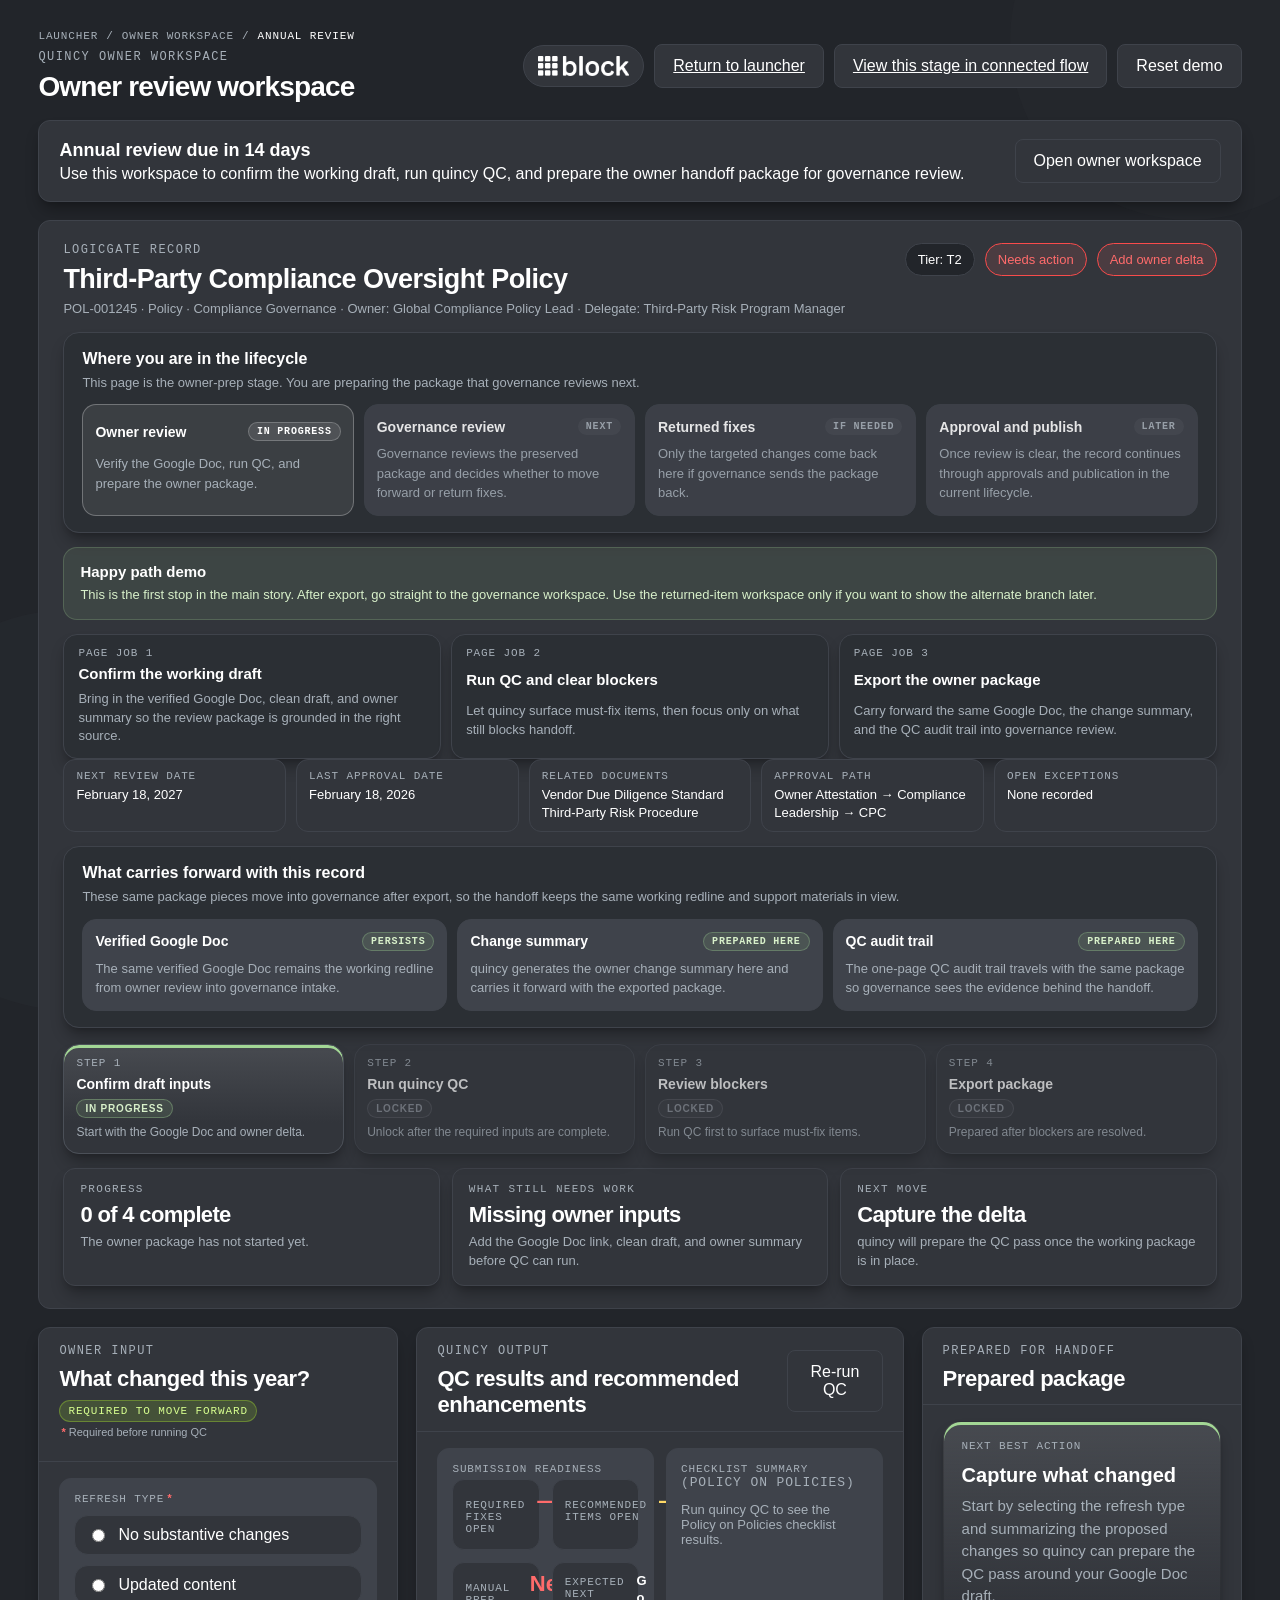
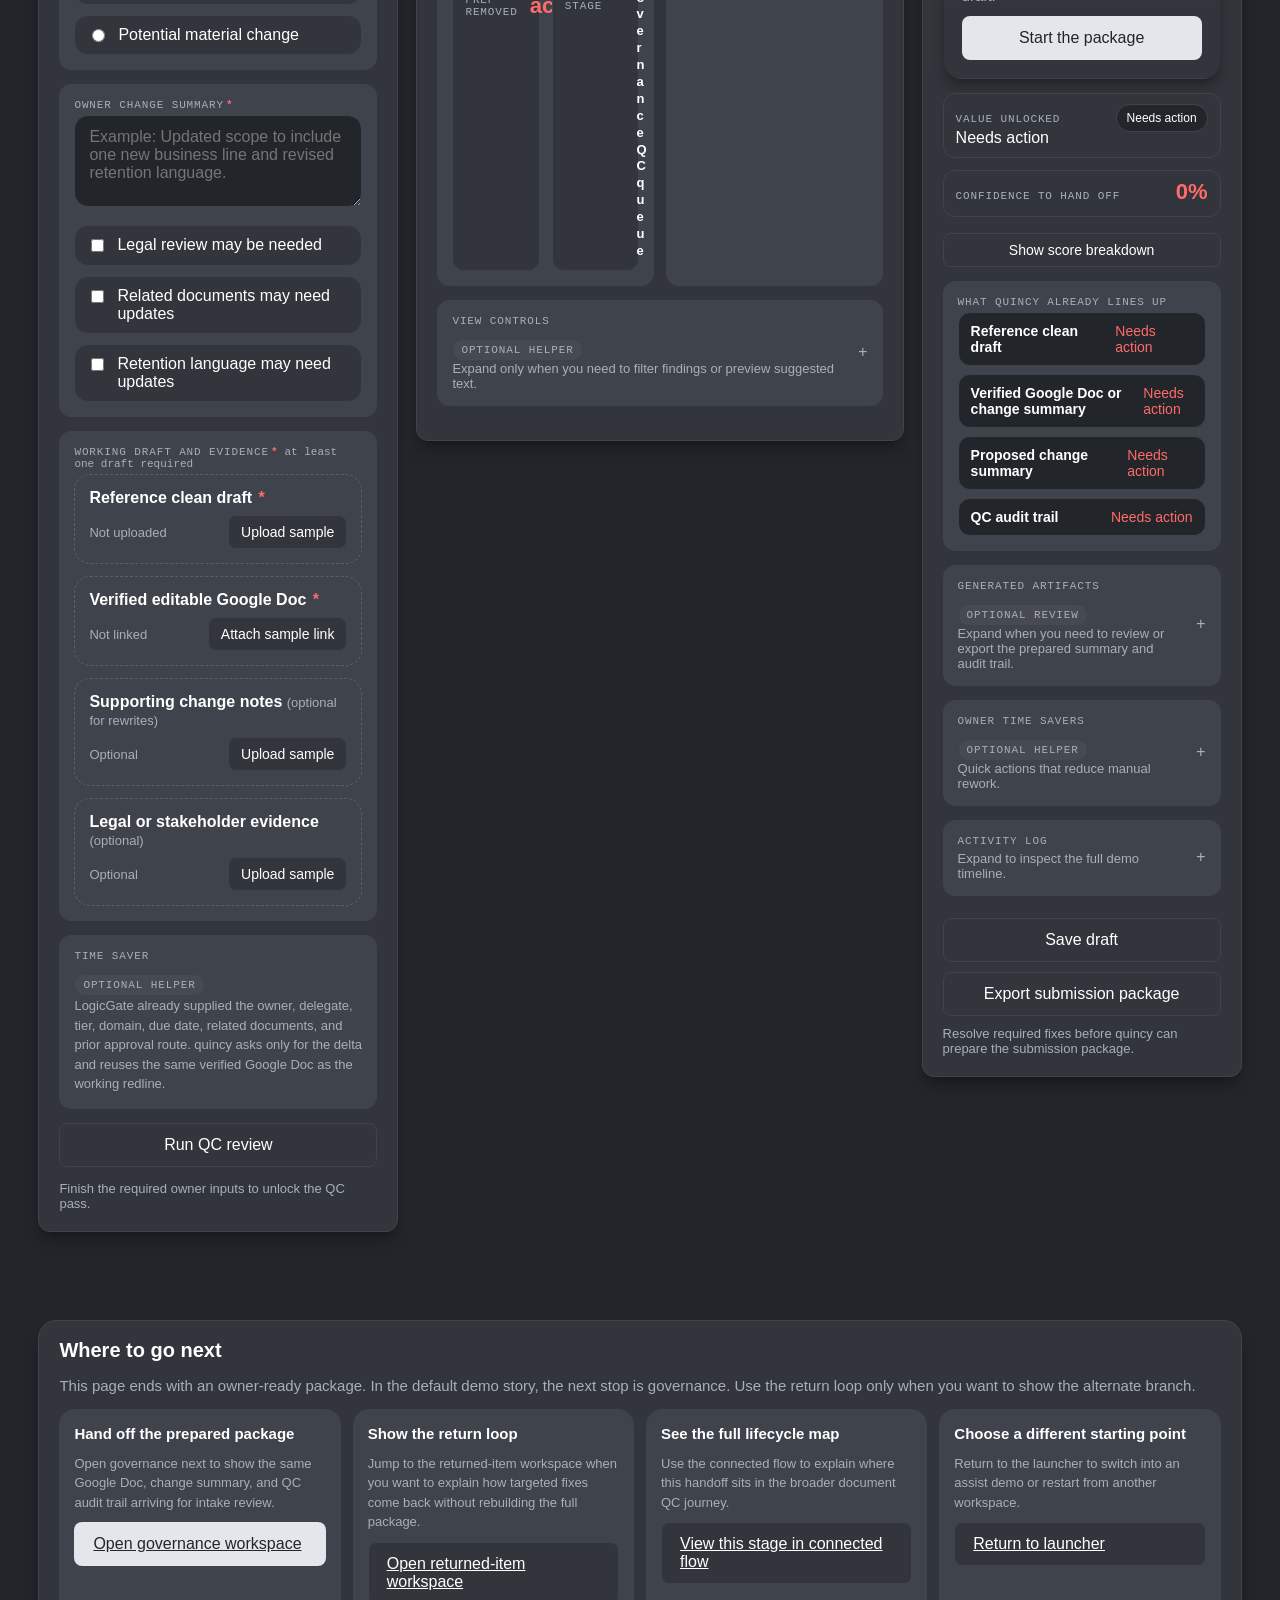
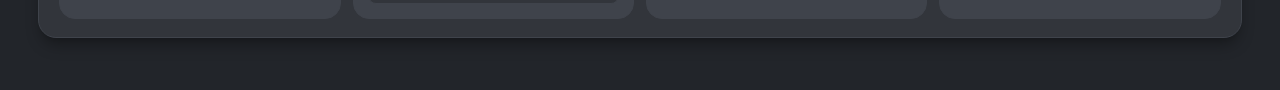
==== commit 03f9576a: "Add happy-path guidance to core demo flow" ====
--- a/mockups/document_owner_annual_refresh_mockup.html
+++ b/mockups/document_owner_annual_refresh_mockup.html
@@ -172,6 +172,27 @@
       font-size: 18px;
       margin-bottom: 4px;
       color: var(--ink);
+    }
+
+    .demo-path-note {
+      margin-top: 14px;
+      padding: 14px 16px;
+      border-radius: 14px;
+      border: 1px solid rgba(163, 215, 149, 0.22);
+      background: rgba(163, 215, 149, 0.1);
+      display: grid;
+      gap: 4px;
+    }
+
+    .demo-path-note strong {
+      font-size: 15px;
+      line-height: 1.3;
+    }
+
+    .demo-path-note div {
+      color: #d8f0ca;
+      font-size: 13px;
+      line-height: 1.5;
     }
 
     .hero {
@@ -1488,6 +1509,10 @@
             <div class="lifecycle-node-copy">Once review is clear, the record continues through approvals and publication in the current lifecycle.</div>
           </article>
         </div>
+      </section>
+      <section class="demo-path-note" aria-label="Happy path guidance">
+        <strong>Happy path demo</strong>
+        <div>This is the first stop in the main story. After export, go straight to the governance workspace. Use the returned-item workspace only if you want to show the alternate branch later.</div>
       </section>
       <section class="job-strip" aria-label="owner workspace page jobs">
         <div class="job-card">
@@ -3004,7 +3029,7 @@
   <div class="page">
     <section class="page-exit">
       <h3 class="page-exit-title">Where to go next</h3>
-      <div class="page-exit-copy">This page ends with an owner-ready package. The next stop is usually governance, unless you want to explain the return loop or zoom back out to the full lifecycle.</div>
+      <div class="page-exit-copy">This page ends with an owner-ready package. In the default demo story, the next stop is governance. Use the return loop only when you want to show the alternate branch.</div>
       <div class="page-exit-actions">
         <div class="exit-card">
           <h4 class="exit-card-title">Hand off the prepared package</h4>
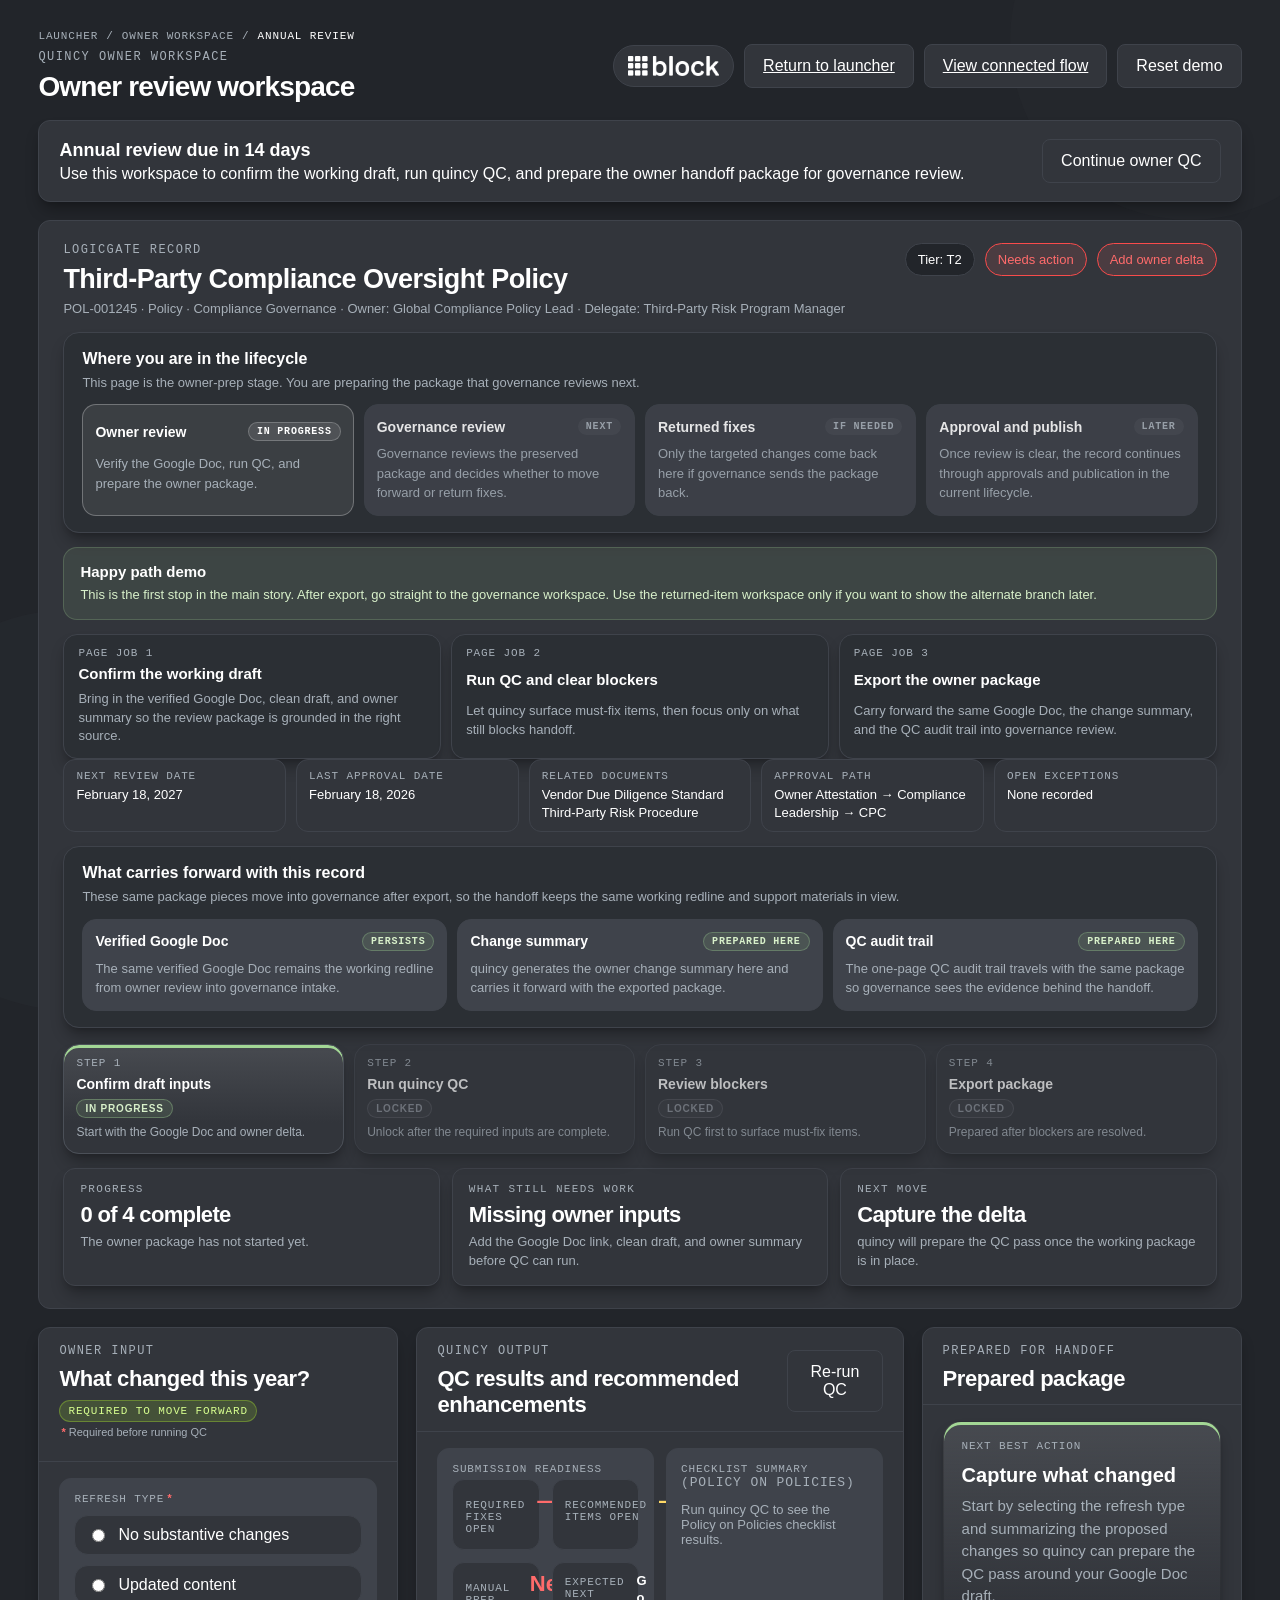
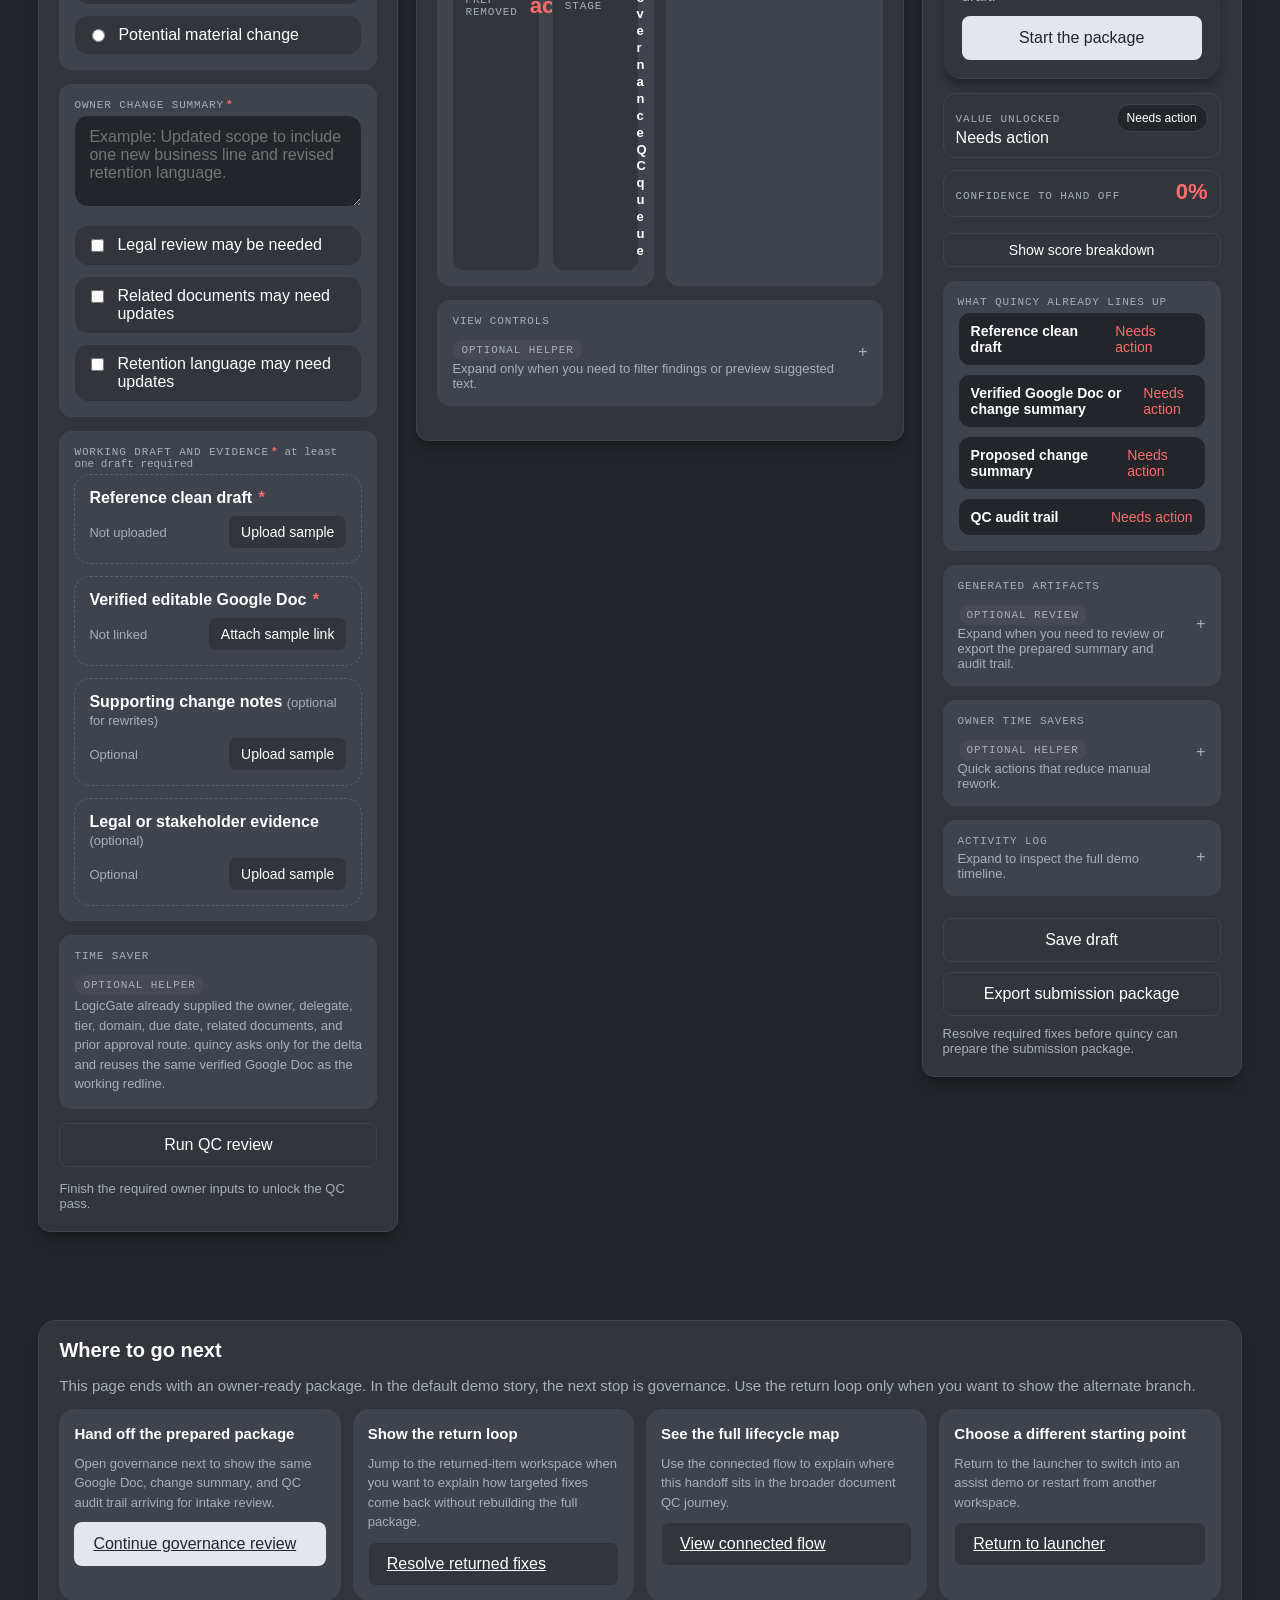
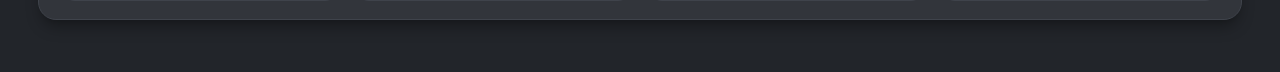
==== commit 1a2daa75: "Standardize CTA wording across main flow" ====
--- a/mockups/document_owner_annual_refresh_mockup.html
+++ b/mockups/document_owner_annual_refresh_mockup.html
@@ -1448,7 +1448,7 @@
           <img src="../assets/images/block-lockup-black-no-padding.png" alt="Block" />
         </div>
         <a class="ghost-btn" href="../index.html">Return to launcher</a>
-        <a class="ghost-btn" href="./end_to_end_process_flow.html#owner-review-stage">View this stage in connected flow</a>
+        <a class="ghost-btn" href="./end_to_end_process_flow.html#owner-review-stage">View connected flow</a>
         <button class="ghost-btn" id="resetDemo">Reset demo</button>
       </div>
     </div>
@@ -1458,7 +1458,7 @@
         <strong>Annual review due in 14 days</strong>
         <div>Use this workspace to confirm the working draft, run quincy QC, and prepare the owner handoff package for governance review.</div>
       </div>
-      <button class="secondary-btn" id="focusRefresh">Open owner workspace</button>
+      <button class="secondary-btn" id="focusRefresh">Continue owner QC</button>
     </section>
 
     <section class="hero">
@@ -1887,7 +1887,7 @@
                   <button class="small-btn" id="downloadQcAuditArtifact" type="button">Download audit trail</button>
                 </div>
               </div>
-              <a class="secondary-btn link-btn" href="./governance_team_mockup.html">Open governance workspace</a>
+              <a class="secondary-btn link-btn" href="./governance_team_mockup.html">Continue governance review</a>
             </div>
             </div>
           </details>
@@ -2734,7 +2734,7 @@
         setStep(elements.stepQcCard, elements.stepQcState, "done", "QC completed and findings were prepared.");
         setStep(elements.stepReviewCard, elements.stepReviewState, "done", "Blockers were cleared before export.");
         setStep(elements.stepExportCard, elements.stepExportState, "done", "Submission package exported for governance intake.");
-        setProgressSummary("4 of 4 complete", "The owner package is prepared and exported.", "Nothing else needs owner attention", "Governance owns the next step now, and the same working Google Doc carries forward.", "Open governance workspace", "Governance can now review the imported package while reusing the same working Google Doc.");
+        setProgressSummary("4 of 4 complete", "The owner package is prepared and exported.", "Nothing else needs owner attention", "Governance owns the next step now, and the same working Google Doc carries forward.", "Continue governance review", "Governance can now review the imported package while reusing the same working Google Doc.");
       }
     }
 
@@ -3034,17 +3034,17 @@
         <div class="exit-card">
           <h4 class="exit-card-title">Hand off the prepared package</h4>
           <div class="exit-card-copy">Open governance next to show the same Google Doc, change summary, and QC audit trail arriving for intake review.</div>
-          <a class="primary-btn" href="./governance_team_mockup.html">Open governance workspace</a>
+          <a class="primary-btn" href="./governance_team_mockup.html">Continue governance review</a>
         </div>
         <div class="exit-card">
           <h4 class="exit-card-title">Show the return loop</h4>
           <div class="exit-card-copy">Jump to the returned-item workspace when you want to explain how targeted fixes come back without rebuilding the full package.</div>
-          <a class="secondary-btn" href="./document_owner_returned_by_governance_mockup.html">Open returned-item workspace</a>
+          <a class="secondary-btn" href="./document_owner_returned_by_governance_mockup.html">Resolve returned fixes</a>
         </div>
         <div class="exit-card">
           <h4 class="exit-card-title">See the full lifecycle map</h4>
           <div class="exit-card-copy">Use the connected flow to explain where this handoff sits in the broader document QC journey.</div>
-          <a class="ghost-btn" href="./end_to_end_process_flow.html#owner-review-stage">View this stage in connected flow</a>
+          <a class="ghost-btn" href="./end_to_end_process_flow.html#owner-review-stage">View connected flow</a>
         </div>
         <div class="exit-card">
           <h4 class="exit-card-title">Choose a different starting point</h4>
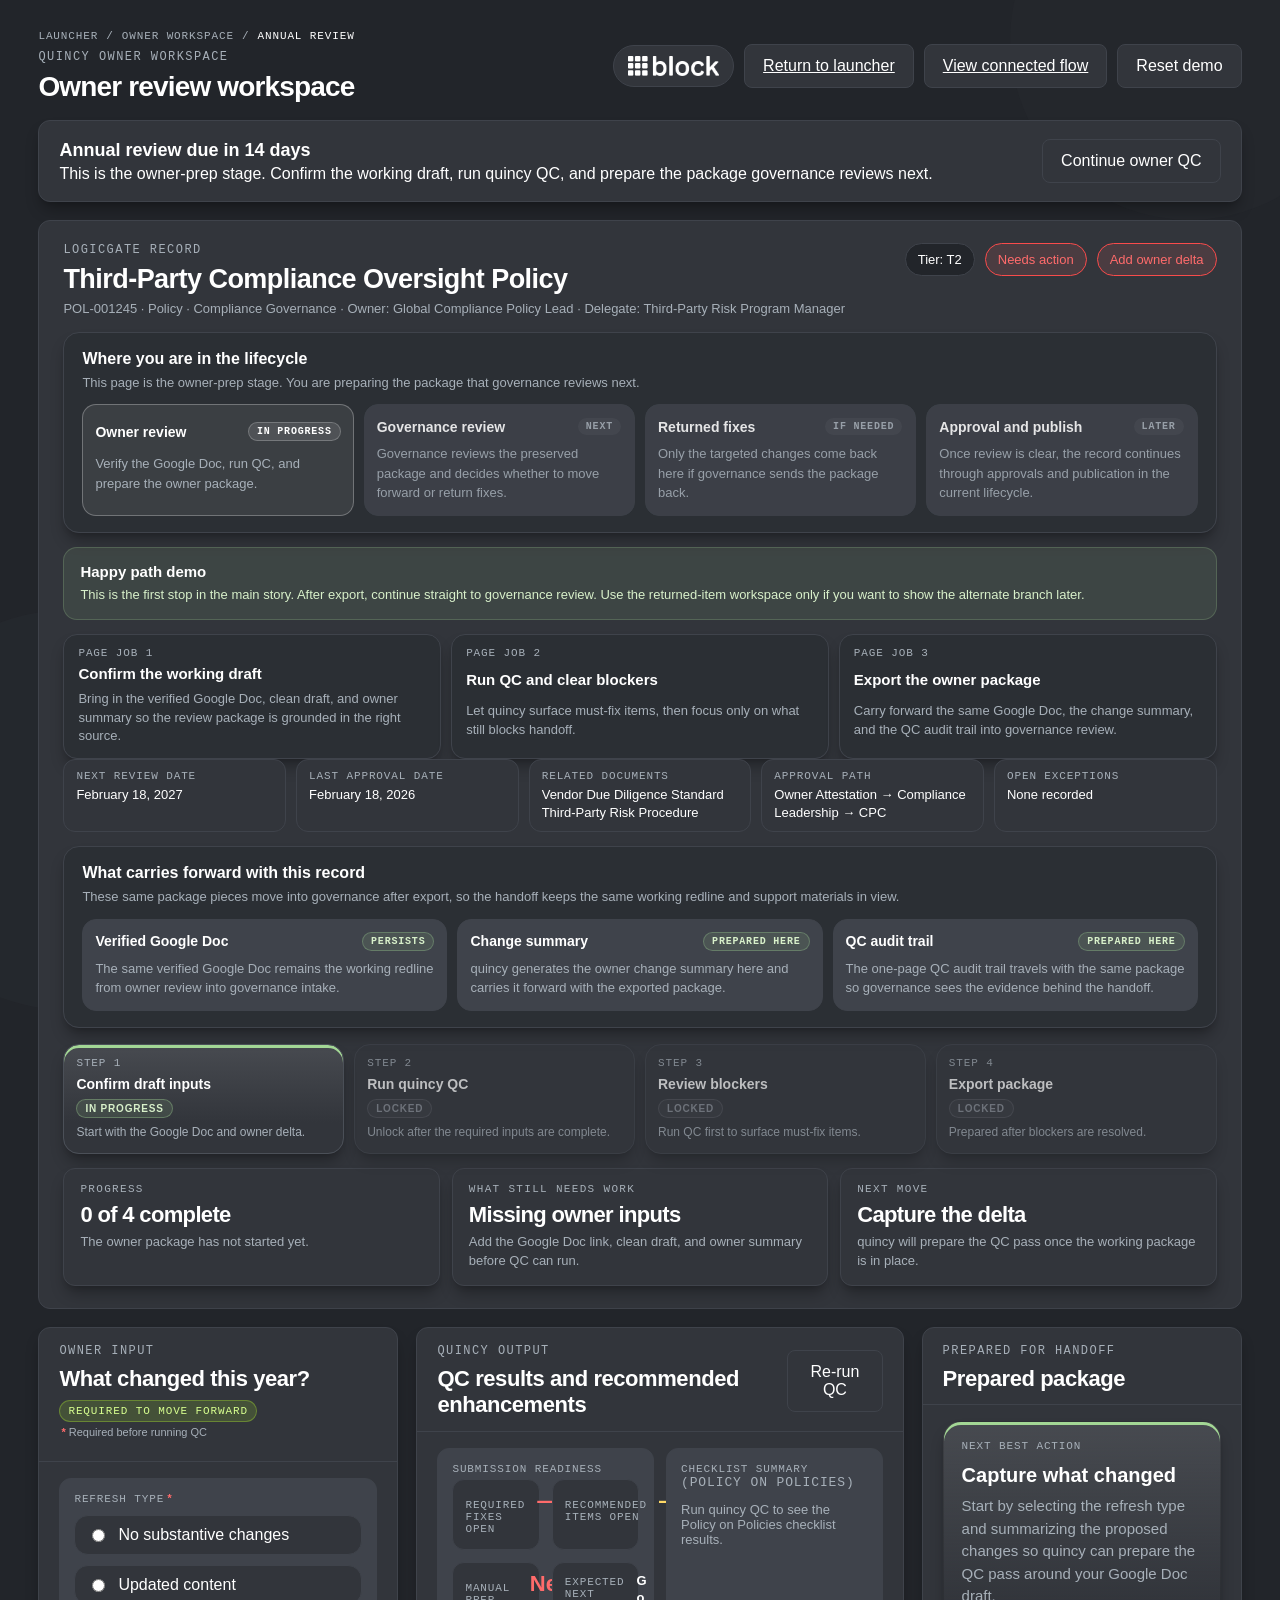
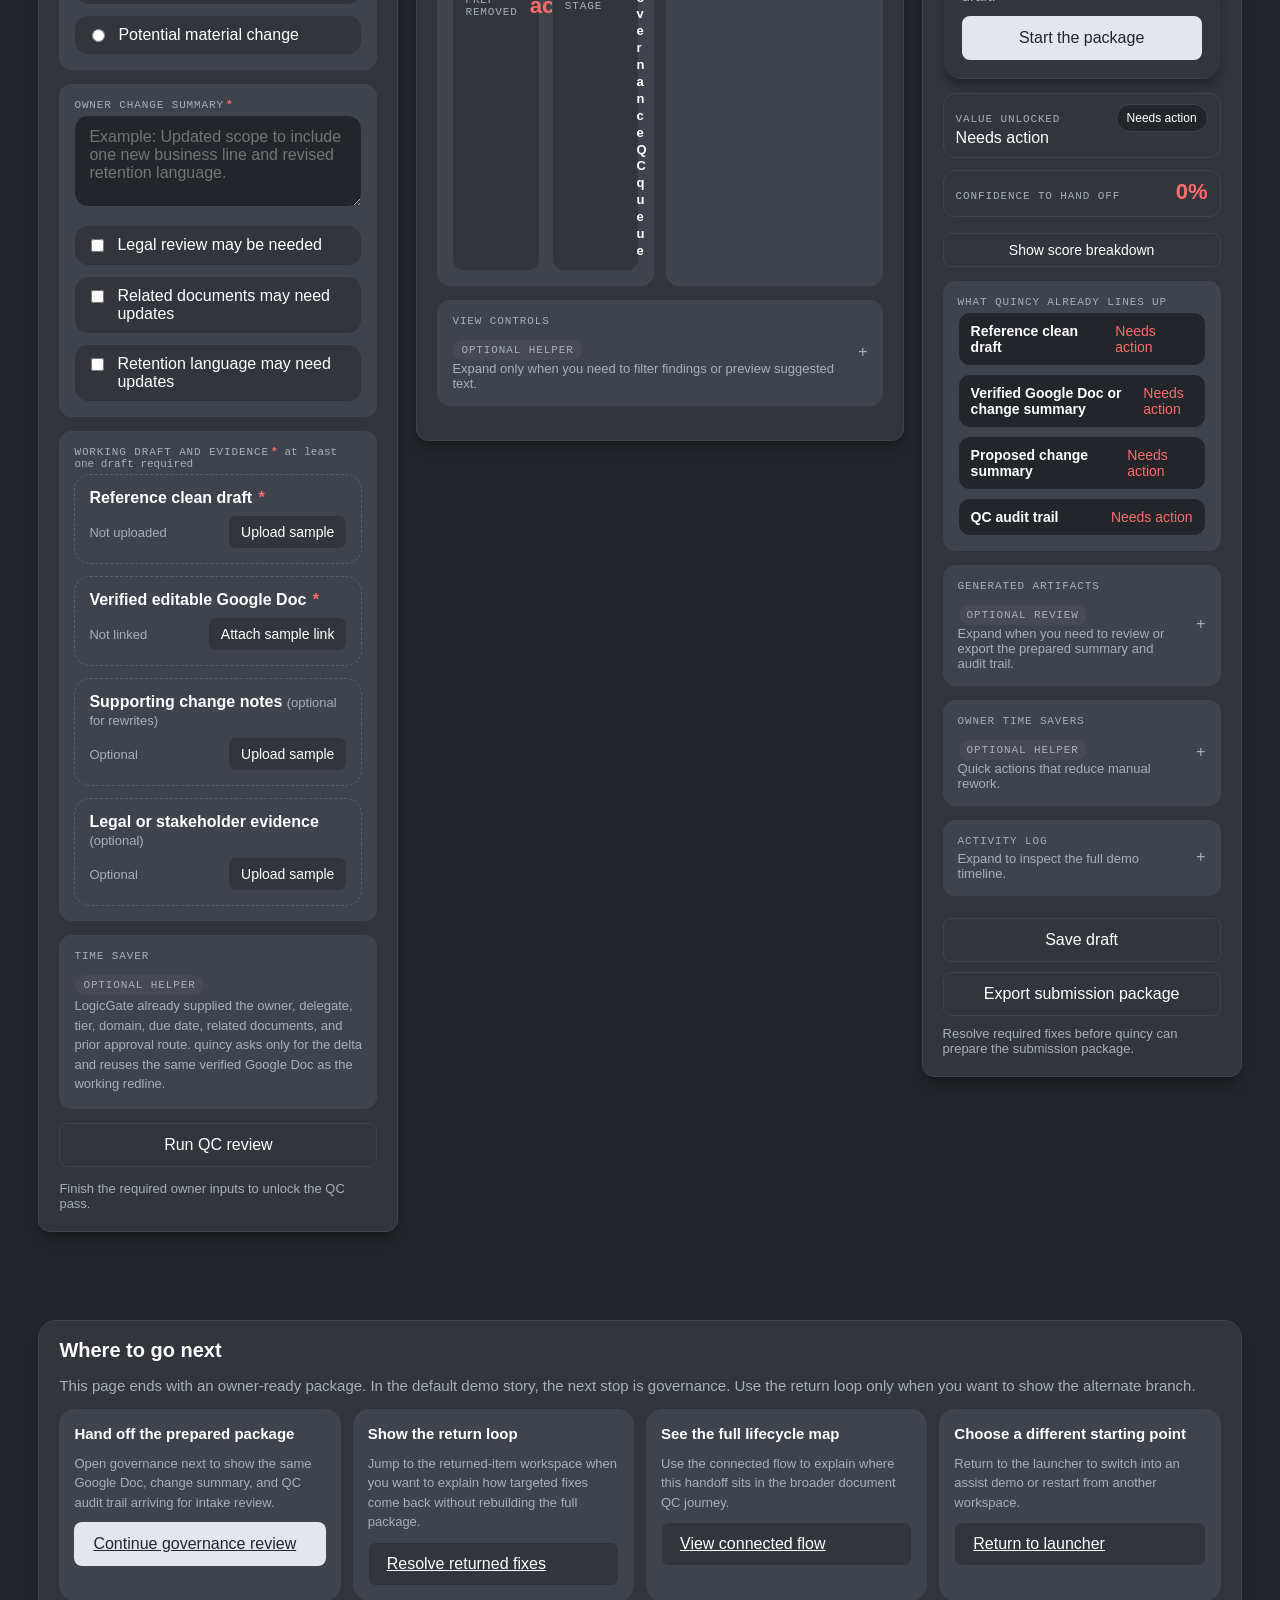
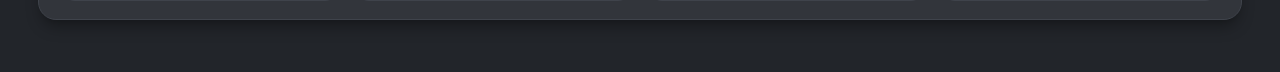
==== commit 6829d7f1: "Polish helper microcopy across main flow" ====
--- a/mockups/document_owner_annual_refresh_mockup.html
+++ b/mockups/document_owner_annual_refresh_mockup.html
@@ -1456,7 +1456,7 @@
     <section class="notification">
       <div>
         <strong>Annual review due in 14 days</strong>
-        <div>Use this workspace to confirm the working draft, run quincy QC, and prepare the owner handoff package for governance review.</div>
+        <div>This is the owner-prep stage. Confirm the working draft, run quincy QC, and prepare the package governance reviews next.</div>
       </div>
       <button class="secondary-btn" id="focusRefresh">Continue owner QC</button>
     </section>
@@ -1512,7 +1512,7 @@
       </section>
       <section class="demo-path-note" aria-label="Happy path guidance">
         <strong>Happy path demo</strong>
-        <div>This is the first stop in the main story. After export, go straight to the governance workspace. Use the returned-item workspace only if you want to show the alternate branch later.</div>
+        <div>This is the first stop in the main story. After export, continue straight to governance review. Use the returned-item workspace only if you want to show the alternate branch later.</div>
       </section>
       <section class="job-strip" aria-label="owner workspace page jobs">
         <div class="job-card">
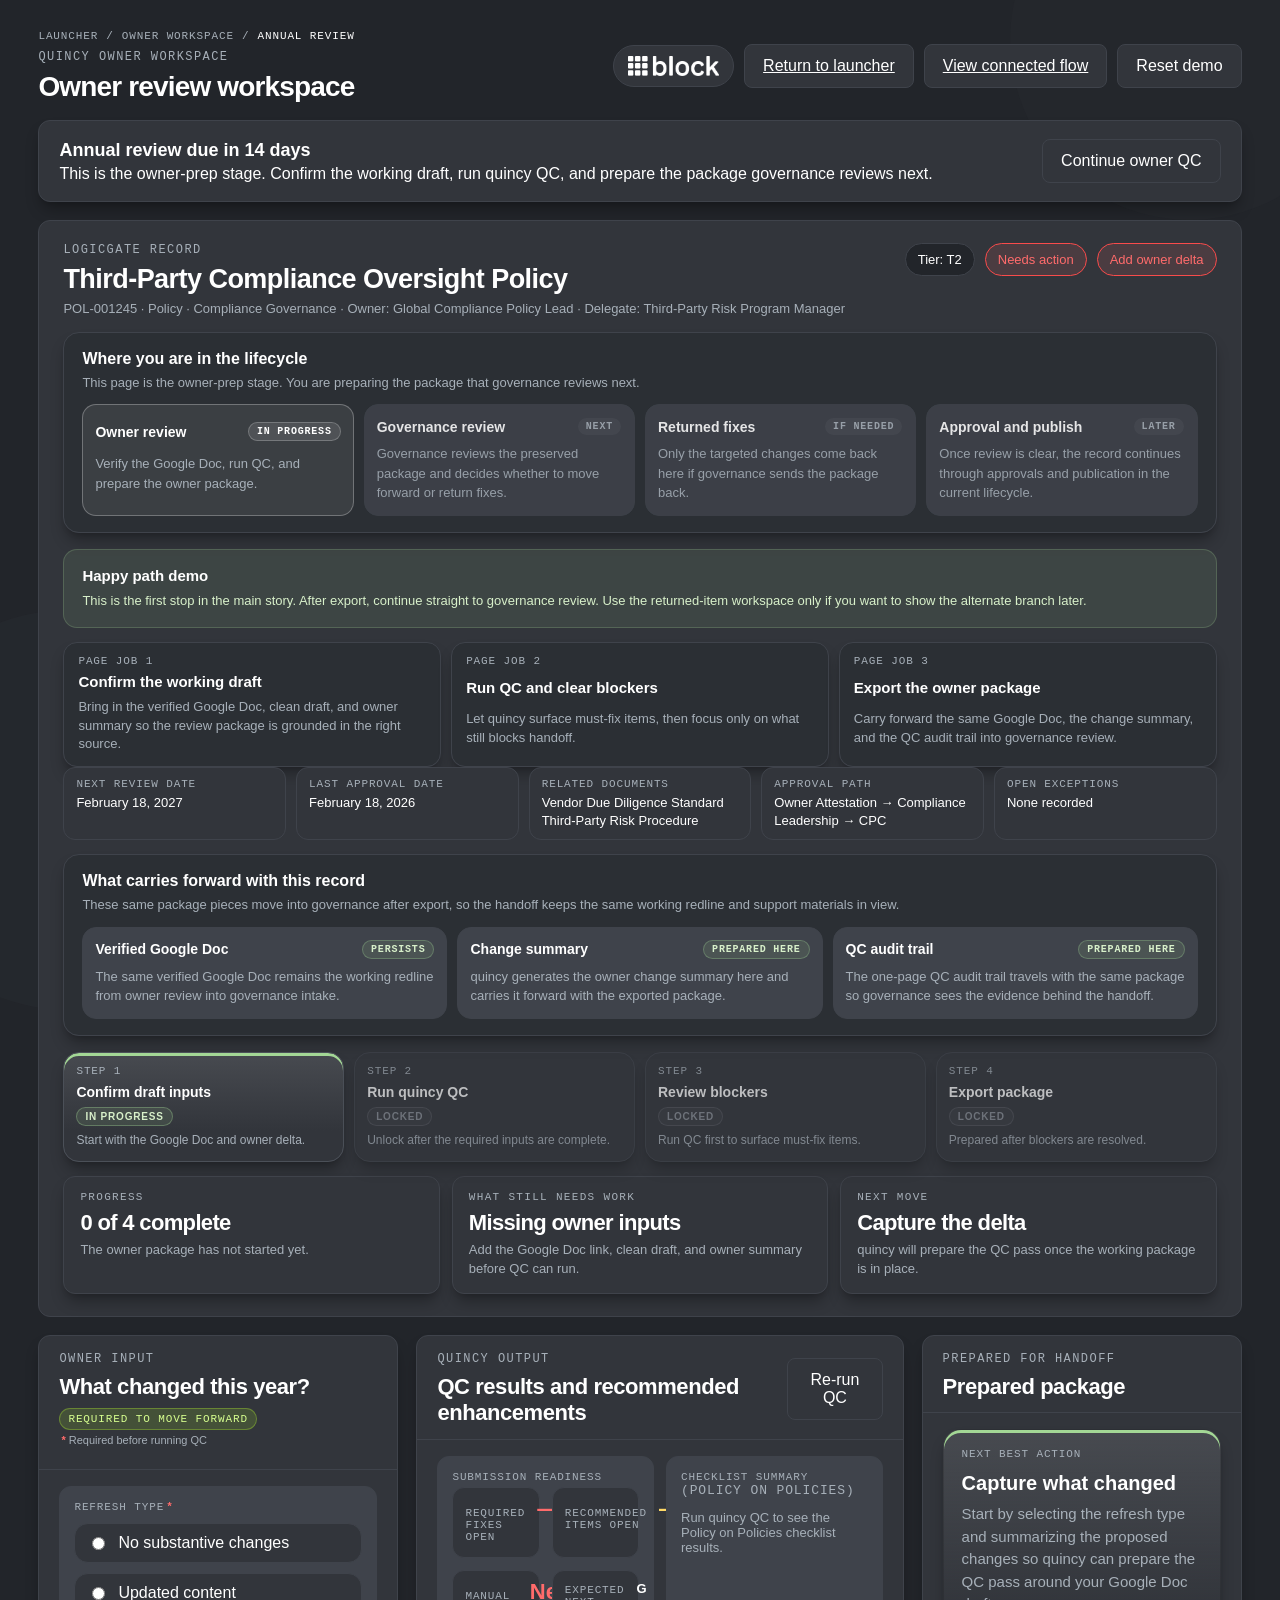
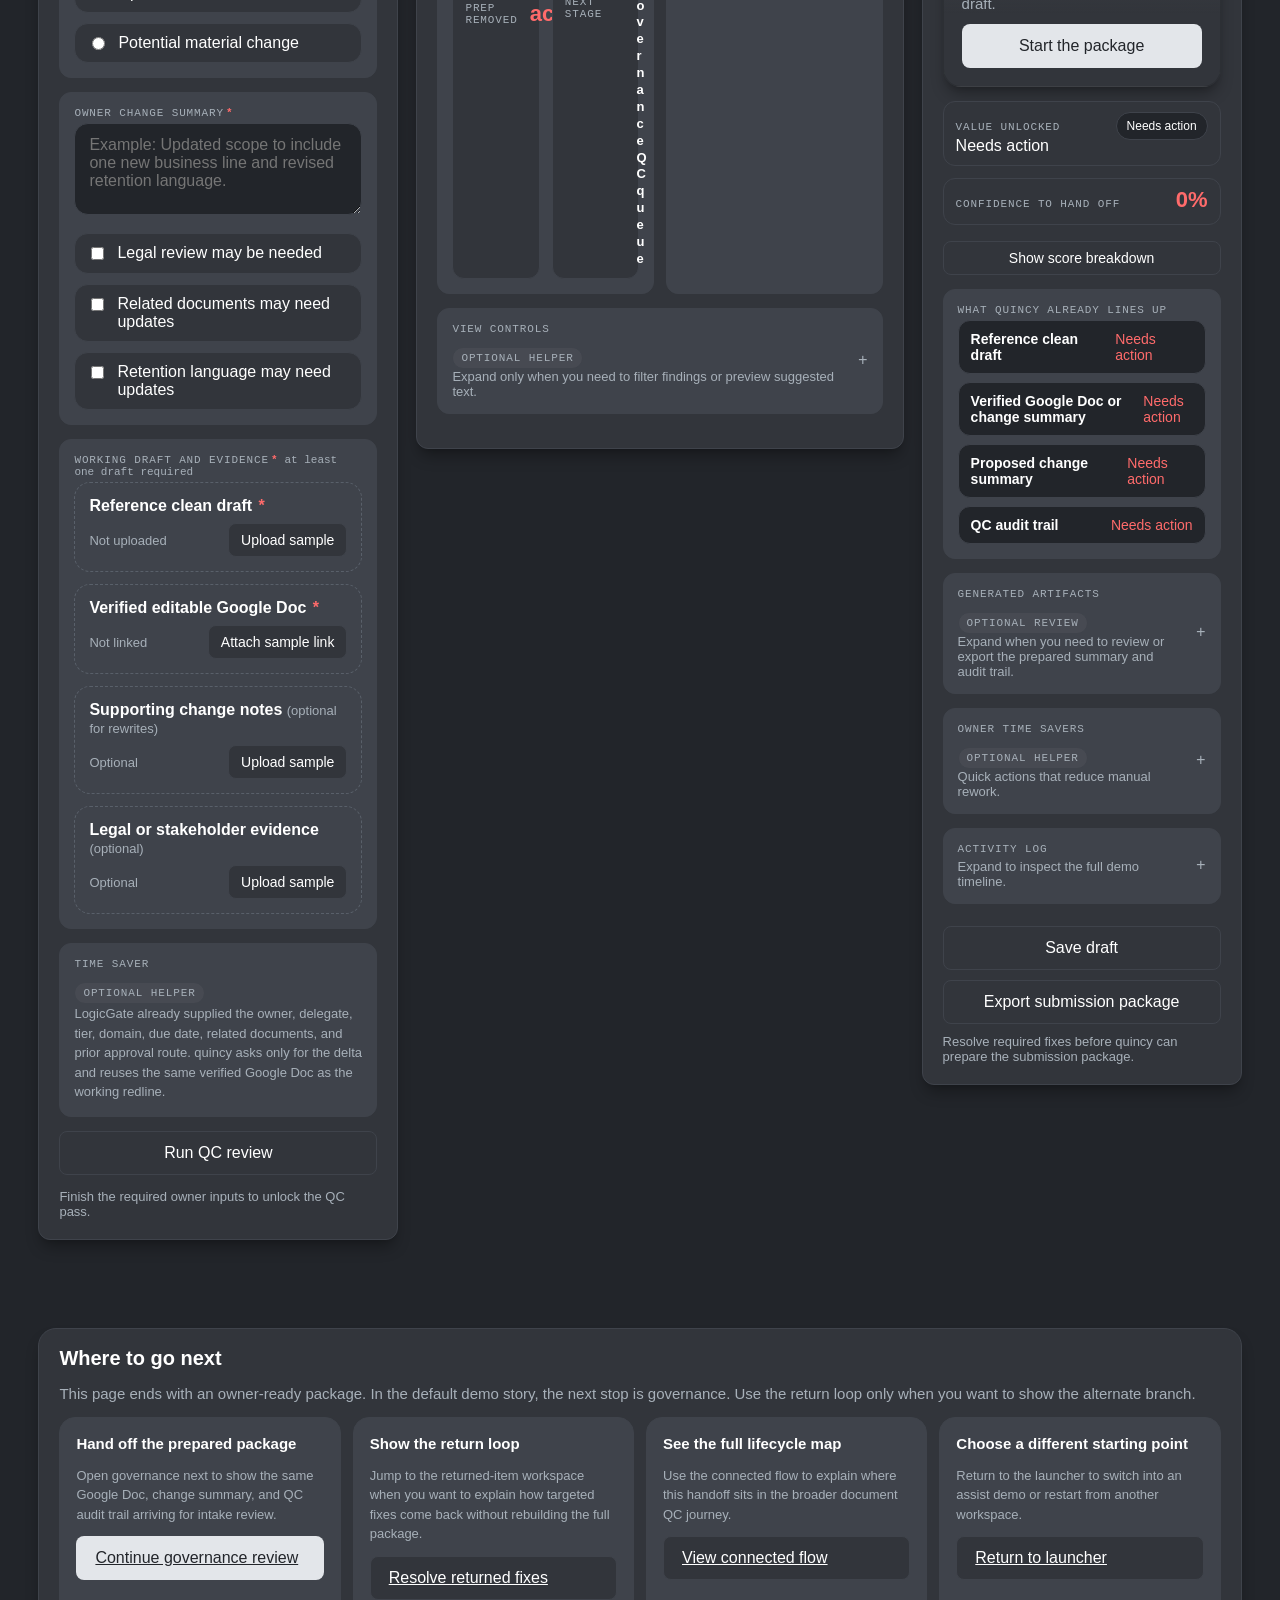
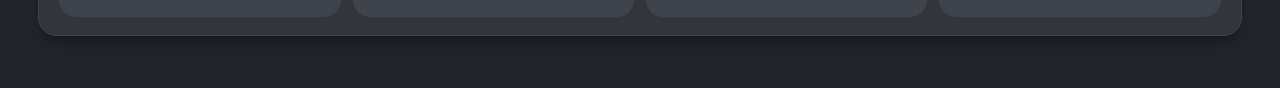
==== commit 525506ad: "Tighten spacing and action alignment across flow" ====
--- a/mockups/document_owner_annual_refresh_mockup.html
+++ b/mockups/document_owner_annual_refresh_mockup.html
@@ -175,13 +175,13 @@
     }
 
     .demo-path-note {
-      margin-top: 14px;
-      padding: 14px 16px;
+      margin-top: 16px;
+      padding: 16px 18px;
       border-radius: 14px;
       border: 1px solid rgba(163, 215, 149, 0.22);
       background: rgba(163, 215, 149, 0.1);
       display: grid;
-      gap: 4px;
+      gap: 6px;
     }
 
     .demo-path-note strong {
@@ -1387,12 +1387,19 @@
 
     .exit-card {
       display: grid;
-      gap: 10px;
+      gap: 12px;
       align-content: start;
-      padding: 14px;
+      padding: 16px;
       border: 1px solid var(--line);
       border-radius: 16px;
       background: var(--accent-soft);
+      min-height: 100%;
+    }
+
+    .exit-card .primary-btn,
+    .exit-card .secondary-btn,
+    .exit-card .ghost-btn {
+      width: 100%;
     }
 
     .exit-card-title {
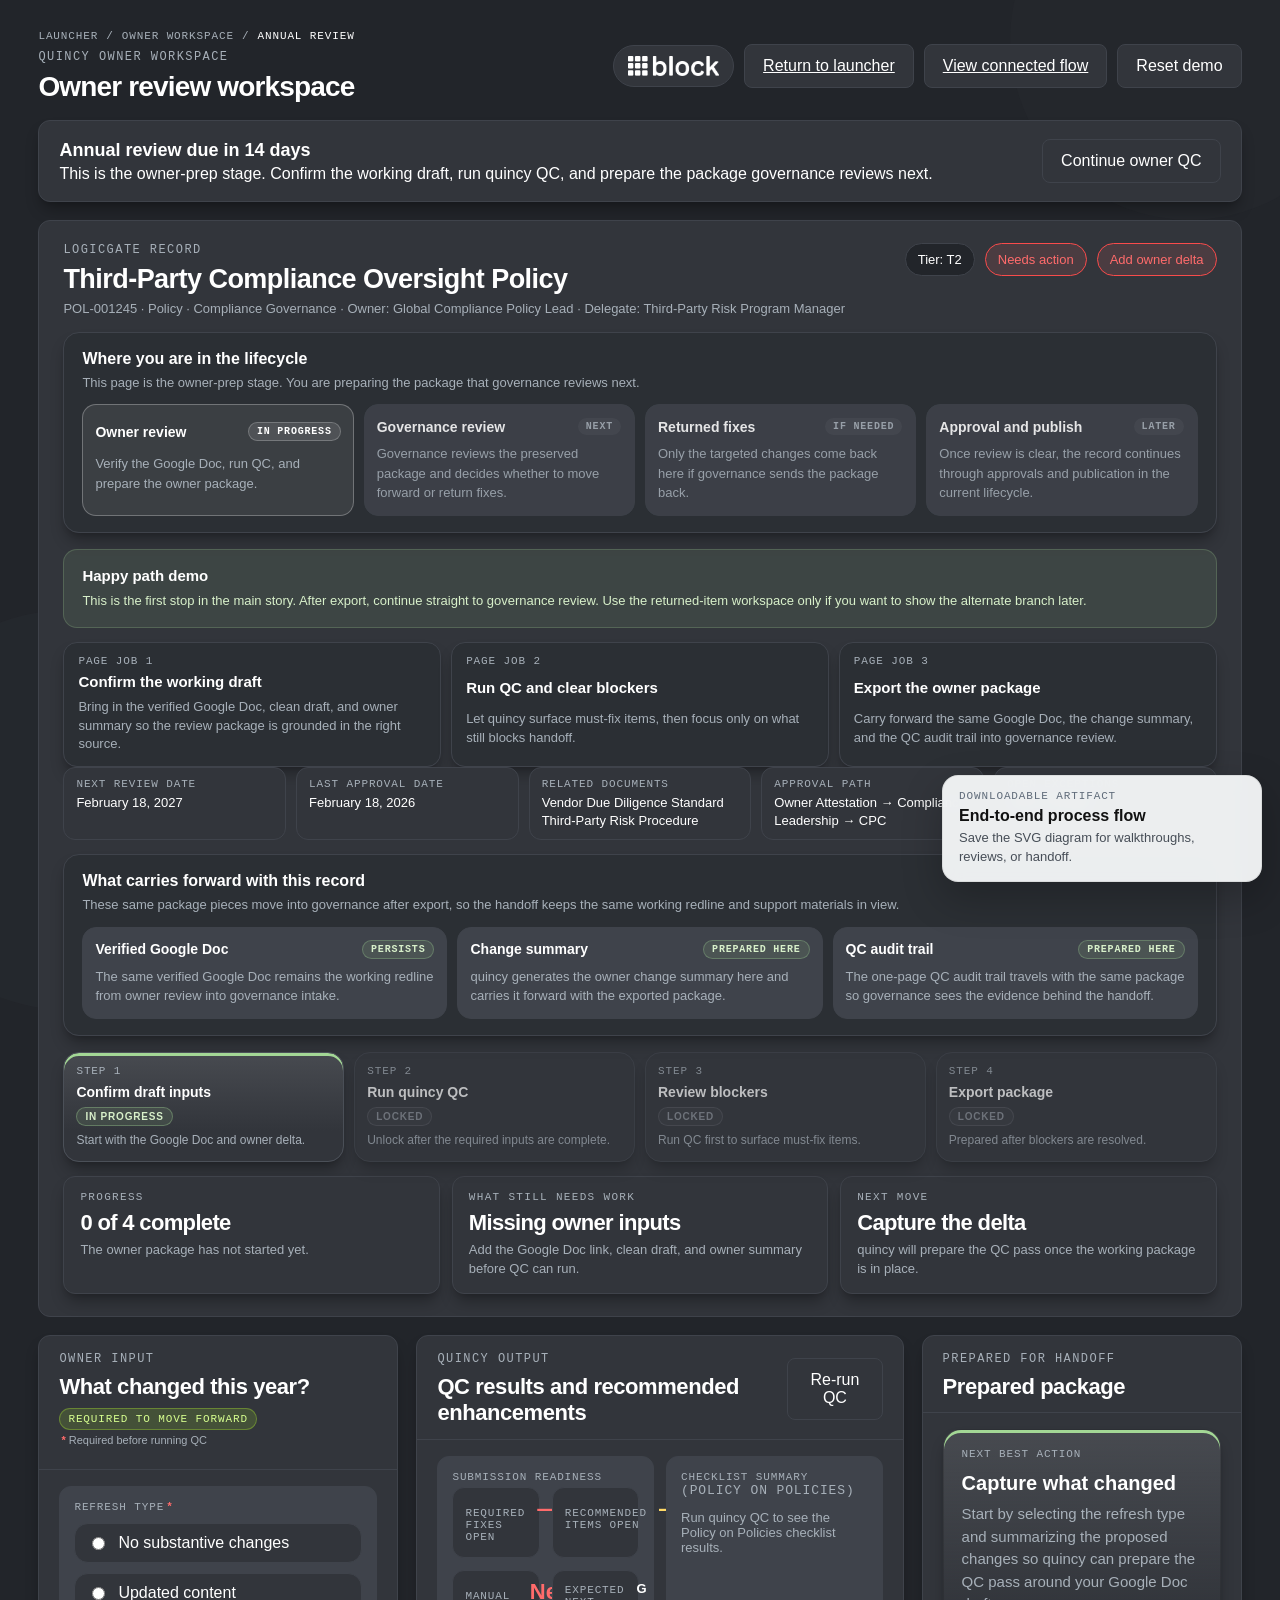
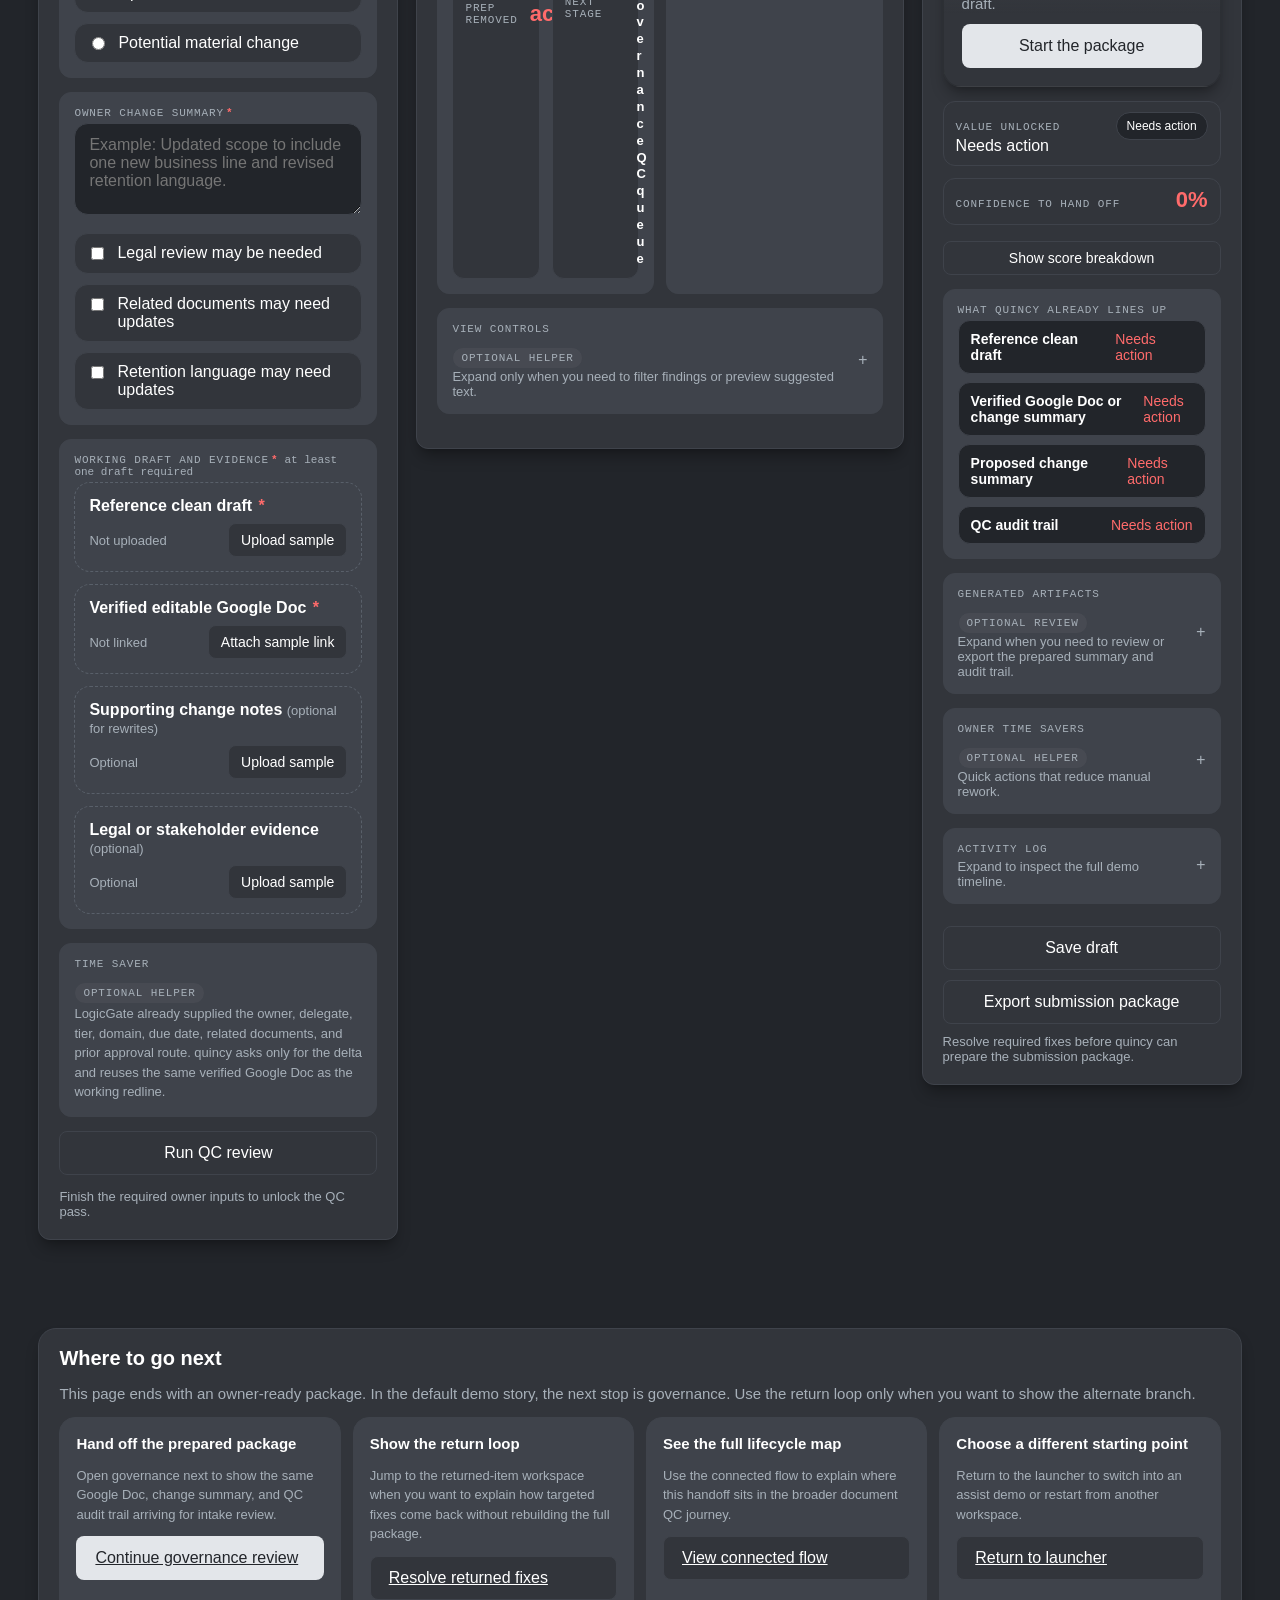
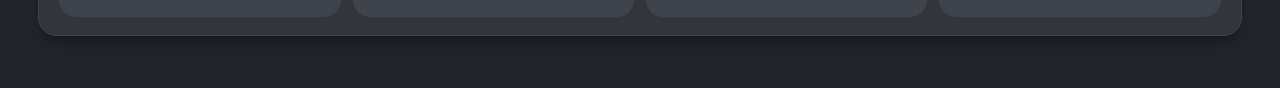
==== commit 9366e679: "Add floating process flow download across pages" ====
--- a/mockups/document_owner_annual_refresh_mockup.html
+++ b/mockups/document_owner_annual_refresh_mockup.html
@@ -1136,18 +1136,48 @@
 
     .modal {
       padding: 24px;
-      background: var(--panel);
+      background: #f4f6f7;
+      color: #111111;
+      border: 1px solid rgba(17, 17, 17, 0.08);
+      border-radius: 24px;
     }
 
     .modal h3 {
       margin: 0 0 8px;
       font-size: 22px;
+      color: #111111;
+    }
+
+    .modal > div,
+    .modal ul,
+    .modal li {
+      color: #32353b;
+    }
+
+    .modal > div:first-of-type {
+      line-height: 1.55;
     }
 
     .modal ul {
       margin: 12px 0 0;
       padding-left: 18px;
       line-height: 1.6;
+    }
+
+    .modal li + li {
+      margin-top: 6px;
+    }
+
+    .modal .ghost-btn {
+      background: #ffffff;
+      color: #111111;
+      border-color: rgba(17, 17, 17, 0.12);
+    }
+
+    .modal .primary-btn {
+      background: #e3e6ea;
+      color: #111111;
+      border-color: transparent;
     }
 
     .modal-actions {
@@ -1155,6 +1185,11 @@
       justify-content: flex-end;
       gap: 10px;
       margin-top: 22px;
+    }
+
+    .modal-actions .ghost-btn,
+    .modal-actions .primary-btn {
+      min-width: 120px;
     }
 
     .submitted-banner {
@@ -3061,5 +3096,10 @@
       </div>
     </section>
   </div>
+  <a class="process-flow-fab" href="../assets/downloads/quincy_end_to_end_process_flow.svg" download="quincy-end-to-end-process-flow.svg" aria-label="Download end-to-end process flow diagram">
+    <span class="process-flow-fab-kicker">Downloadable artifact</span>
+    <strong class="process-flow-fab-title">End-to-end process flow</strong>
+    <span class="process-flow-fab-copy">Save the SVG diagram for walkthroughs, reviews, or handoff.</span>
+  </a>
 </body>
 </html>
--- a/assets/styles/block-theme-static.css
+++ b/assets/styles/block-theme-static.css
@@ -136,3 +136,59 @@
   text-rendering: optimizeLegibility;
 }
 @import url("https://fonts.googleapis.com/css2?family=Roboto+Mono:wght@400;500;700&display=swap");
+
+.process-flow-fab {
+  position: fixed;
+  right: 18px;
+  bottom: 18px;
+  z-index: 1200;
+  display: grid;
+  gap: 4px;
+  max-width: min(320px, calc(100vw - 32px));
+  padding: 14px 16px;
+  border-radius: 16px;
+  border: 1px solid rgba(17, 17, 17, 0.08);
+  background: rgba(244, 246, 247, 0.96);
+  color: #111111;
+  text-decoration: none;
+  box-shadow: 0 16px 40px rgba(0, 0, 0, 0.24);
+  backdrop-filter: blur(10px);
+  transition: transform 0.15s ease, box-shadow 0.15s ease, filter 0.15s ease;
+}
+
+.process-flow-fab:hover,
+.process-flow-fab:focus-visible {
+  transform: translateY(-1px);
+  filter: brightness(0.99);
+  box-shadow: 0 20px 44px rgba(0, 0, 0, 0.28);
+}
+
+.process-flow-fab-kicker {
+  font-family: var(--font-mono);
+  font-size: 11px;
+  letter-spacing: 0.08em;
+  text-transform: uppercase;
+  color: #606c7a;
+}
+
+.process-flow-fab-title {
+  font-size: 16px;
+  line-height: 1.2;
+  font-weight: 700;
+  color: #111111;
+}
+
+.process-flow-fab-copy {
+  font-size: 13px;
+  line-height: 1.45;
+  color: #474e57;
+}
+
+@media (max-width: 720px) {
+  .process-flow-fab {
+    right: 12px;
+    bottom: 12px;
+    max-width: calc(100vw - 24px);
+    padding: 12px 14px;
+  }
+}
